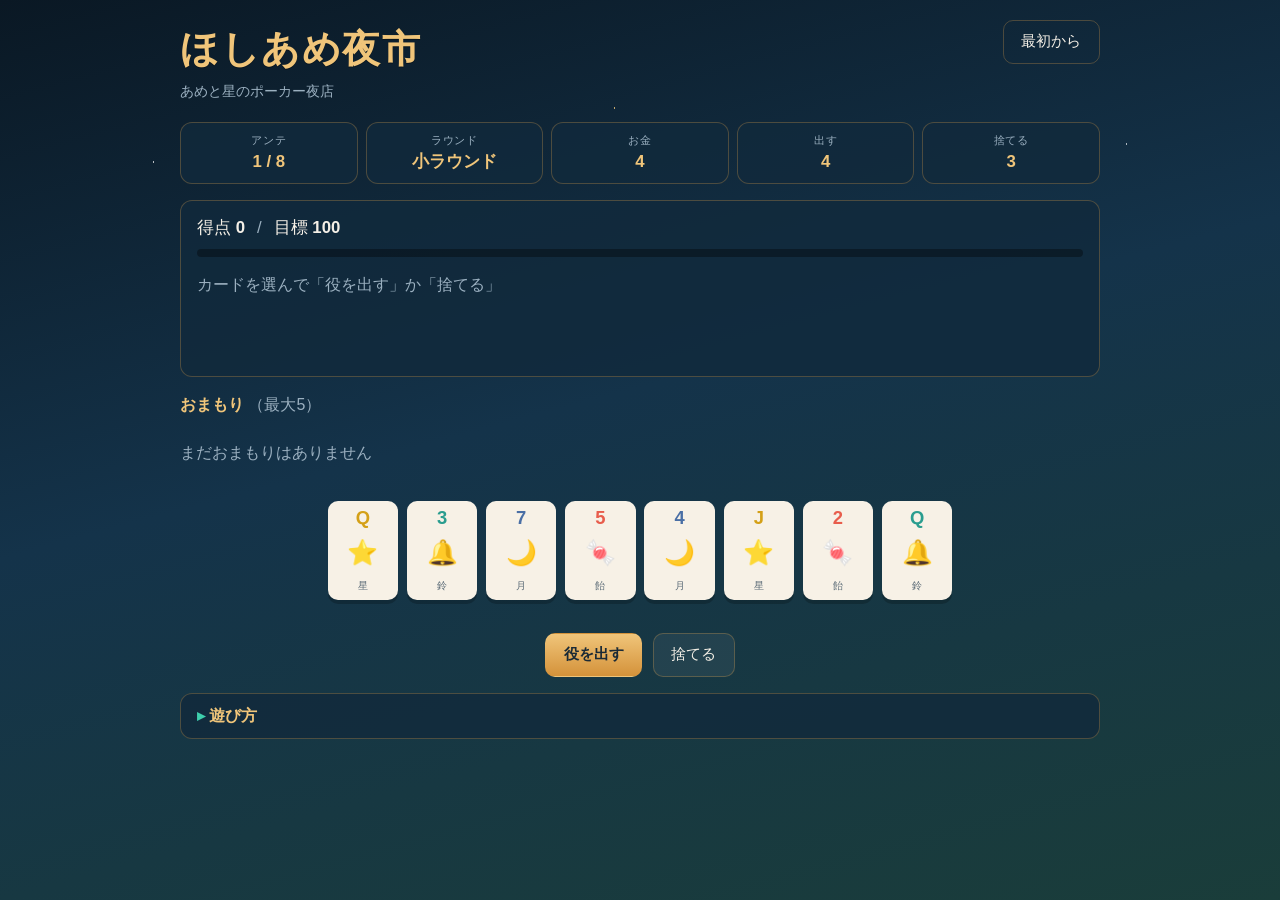
==== index.html @ 4638f7da "ほしあめ夜市: ローグライク・ポーカー風カードゲーム (built with Cursor)" ====
<!DOCTYPE html>
<html lang="ja">
<head>
  <meta charset="UTF-8" />
  <meta name="viewport" content="width=device-width, initial-scale=1" />
  <title>ほしあめ夜市</title>
  <link rel="stylesheet" href="style.css" />
</head>
<body>
  <div class="sky" aria-hidden="true"></div>

  <header class="top">
    <div class="brand">
      <h1>ほしあめ夜市</h1>
      <p class="tagline">あめと星のポーカー夜店</p>
    </div>
    <button type="button" class="btn ghost" id="btn-restart">最初から</button>
  </header>

  <main class="layout">
    <section class="hud" aria-label="状況">
      <div class="stat">
        <span class="label">アンテ</span>
        <span class="value"><span id="ante">1</span> / 8</span>
      </div>
      <div class="stat">
        <span class="label">ラウンド</span>
        <span class="value" id="round-type">小ラウンド</span>
      </div>
      <div class="stat">
        <span class="label">お金</span>
        <span class="value"><span id="money">0</span></span>
      </div>
      <div class="stat">
        <span class="label">出す</span>
        <span class="value" id="plays">4</span>
      </div>
      <div class="stat">
        <span class="label">捨てる</span>
        <span class="value" id="discards">3</span>
      </div>
    </section>

    <section class="scoreboard" aria-label="得点">
      <div class="score-row">
        <span>得点 <strong id="score">0</strong></span>
        <span class="sep">/</span>
        <span>目標 <strong id="target">100</strong></span>
      </div>
      <div class="bar-track" aria-hidden="true">
        <div class="bar-fill" id="score-bar"></div>
      </div>
      <div id="breakdown" class="breakdown"></div>
      <p id="preview" class="preview"></p>
      <p id="status-msg" class="status-msg" role="status"></p>
    </section>

    <section class="omamori-panel" aria-label="おまもり">
      <h2>おまもり <span class="muted">（最大5）</span></h2>
      <div id="omamori-list" class="omamori-list"></div>
    </section>

    <section id="hand" class="hand" aria-label="手札"></section>

    <section id="shop" class="shop" hidden aria-label="ショップ"></section>

    <section id="actions" class="actions">
      <button type="button" class="btn primary" id="btn-play">役を出す</button>
      <button type="button" class="btn" id="btn-discard">捨てる</button>
    </section>

    <details class="howto">
      <summary>遊び方</summary>
      <div class="howto-body">
        <p>52枚の山札から手札8枚が配られます。最大5枚まで選んで<strong>役を出す</strong>か、いらないカードを<strong>捨てる</strong>ことができます。</p>
        <p>得点は <code>(役の基本チップ + 役を構成するカードのランク値) × 倍率</code> です。おまもりがあるとチップや倍率がさらに増えます。</p>
        <p>各ラウンドには目標スコアがあり、出す回数（4）と捨てる回数（3）の制限内に到達すればクリア。届かなければゲームオーバーです。</p>
        <p>1アンテは小・大・ボスの3ラウンド。アンテが上がるほど目標も上がります。アンテ8のボスまでクリアすると勝利です。</p>
        <p>クリア後はお金をもらい、夜市ショップでおまもりを買えます（所持上限5・売却可・リロール有料）。</p>
        <p>スートは <strong>飴🍬・星⭐・鈴🔔・月🌙</strong>、ランクは 2〜A です。</p>
        <h3>役一覧（基本チップ × 倍率）</h3>
        <ul>
          <li>ハイカード … 5 × 1</li>
          <li>ワンペア … 10 × 2</li>
          <li>ツーペア … 20 × 2</li>
          <li>スリーカード … 30 × 3</li>
          <li>ストレート … 30 × 4</li>
          <li>フラッシュ … 35 × 4</li>
          <li>フルハウス … 40 × 4</li>
          <li>フォーカード … 60 × 7</li>
          <li>ストレートフラッシュ … 100 × 8</li>
        </ul>
      </div>
    </details>
  </main>

  <div id="overlay" class="overlay" hidden>
    <div class="overlay-card">
      <h2 id="overlay-title">結果</h2>
      <p id="overlay-msg"></p>
      <button type="button" class="btn primary" id="btn-restart-overlay">もう一度遊ぶ</button>
    </div>
  </div>

  <script src="game.js"></script>
</body>
</html>
---- style.css ----
:root {
  --bg-deep: #0c1f2e;
  --bg-mid: #14334a;
  --lantern: #e8a54b;
  --lantern-soft: #f0c57a;
  --candy: #e85d4c;
  --mint: #3ecfad;
  --ink: #f4efe6;
  --muted: #9bb0c0;
  --panel: rgba(18, 42, 60, 0.82);
  --panel-border: rgba(232, 165, 75, 0.28);
  --card-bg: #f7f1e6;
  --card-ink: #1a2a36;
  --radius: 12px;
  --font-display: "Hiragino Maru Gothic ProN", "Yu Gothic", "Hiragino Sans", Meiryo, sans-serif;
  --font-body: "Hiragino Sans", "Yu Gothic", Meiryo, sans-serif;
}

*,
*::before,
*::after {
  box-sizing: border-box;
}

html, body {
  margin: 0;
  min-height: 100%;
}

body {
  font-family: var(--font-body);
  color: var(--ink);
  background: var(--bg-deep);
  line-height: 1.5;
  position: relative;
  overflow-x: hidden;
}

.sky {
  position: fixed;
  inset: 0;
  z-index: -1;
  background:
    radial-gradient(1.5px 1.5px at 12% 18%, rgba(255, 255, 255, 0.7) 50%, transparent 51%),
    radial-gradient(1px 1px at 28% 42%, rgba(255, 255, 255, 0.55) 50%, transparent 51%),
    radial-gradient(1.5px 1.5px at 48% 12%, rgba(240, 197, 122, 0.8) 50%, transparent 51%),
    radial-gradient(1px 1px at 72% 28%, rgba(255, 255, 255, 0.5) 50%, transparent 51%),
    radial-gradient(1.5px 1.5px at 88% 16%, rgba(255, 255, 255, 0.65) 50%, transparent 51%),
    radial-gradient(1px 1px at 64% 58%, rgba(255, 255, 255, 0.4) 50%, transparent 51%),
    radial-gradient(1px 1px at 18% 72%, rgba(255, 255, 255, 0.45) 50%, transparent 51%),
    linear-gradient(165deg, #0a1824 0%, #14334a 45%, #1a3d3a 100%);
}

.top {
  display: flex;
  align-items: flex-start;
  justify-content: space-between;
  gap: 1rem;
  padding: 1.25rem 1.25rem 0.5rem;
  max-width: 960px;
  margin: 0 auto;
}

.brand h1 {
  font-family: var(--font-display);
  font-size: clamp(1.75rem, 5vw, 2.4rem);
  font-weight: 700;
  margin: 0;
  letter-spacing: 0.04em;
  color: var(--lantern-soft);
  text-shadow: 0 1px 0 rgba(0, 0, 0, 0.35);
}

.tagline {
  margin: 0.2rem 0 0;
  color: var(--muted);
  font-size: 0.9rem;
}

.layout {
  max-width: 960px;
  margin: 0 auto;
  padding: 0.75rem 1.25rem 2.5rem;
  display: flex;
  flex-direction: column;
  gap: 1rem;
}

.hud {
  display: grid;
  grid-template-columns: repeat(5, 1fr);
  gap: 0.5rem;
}

.stat {
  background: var(--panel);
  border: 1px solid var(--panel-border);
  border-radius: var(--radius);
  padding: 0.55rem 0.65rem;
  text-align: center;
}

.stat .label {
  display: block;
  font-size: 0.7rem;
  color: var(--muted);
  letter-spacing: 0.06em;
}

.stat .value {
  font-size: 1.05rem;
  font-weight: 700;
  color: var(--lantern-soft);
}

.scoreboard {
  background: var(--panel);
  border: 1px solid var(--panel-border);
  border-radius: var(--radius);
  padding: 0.9rem 1rem;
}

.score-row {
  display: flex;
  flex-wrap: wrap;
  gap: 0.4rem 0.75rem;
  align-items: baseline;
  font-size: 1.05rem;
}

.score-row .sep {
  color: var(--muted);
}

.bar-track {
  margin-top: 0.55rem;
  height: 8px;
  border-radius: 999px;
  background: rgba(0, 0, 0, 0.35);
  overflow: hidden;
}

.bar-fill {
  height: 100%;
  width: 0%;
  background: linear-gradient(90deg, var(--mint), var(--lantern));
  transition: width 0.25s ease;
}

.breakdown {
  margin-top: 0.75rem;
  min-height: 2.5rem;
}

.breakdown-main {
  display: flex;
  flex-wrap: wrap;
  gap: 0.5rem 1rem;
  align-items: baseline;
}

.hand-name {
  color: var(--mint);
  font-weight: 700;
}

.preview {
  margin: 0.35rem 0 0;
  color: var(--lantern-soft);
  font-size: 0.9rem;
  min-height: 1.3em;
}

.status-msg {
  margin: 0.25rem 0 0;
  color: var(--ink);
  font-size: 0.92rem;
  min-height: 1.35em;
}

.muted {
  color: var(--muted);
  font-weight: 400;
}

.omamori-panel h2 {
  margin: 0 0 0.5rem;
  font-size: 1rem;
  font-family: var(--font-display);
  color: var(--lantern-soft);
}

.omamori-list {
  display: flex;
  flex-wrap: wrap;
  gap: 0.5rem;
}

.omamori-chip {
  background: rgba(232, 165, 75, 0.12);
  border: 1px solid var(--panel-border);
  border-radius: 10px;
  padding: 0.45rem 0.65rem;
  display: flex;
  flex-direction: column;
  gap: 0.15rem;
  max-width: 220px;
  font-size: 0.82rem;
}

.omamori-chip strong {
  color: var(--lantern-soft);
}

.hand {
  display: flex;
  flex-wrap: wrap;
  justify-content: center;
  gap: 0.55rem;
  min-height: 7.5rem;
  padding: 0.25rem 0;
}

.card {
  appearance: none;
  border: 2px solid transparent;
  background: var(--card-bg);
  color: var(--card-ink);
  width: 4.4rem;
  height: 6.2rem;
  border-radius: 10px;
  display: flex;
  flex-direction: column;
  align-items: center;
  justify-content: space-between;
  padding: 0.4rem 0.25rem 0.35rem;
  cursor: pointer;
  box-shadow: 0 4px 0 rgba(0, 0, 0, 0.2);
  transition: transform 0.12s ease, border-color 0.12s ease;
  font-family: inherit;
  -webkit-tap-highlight-color: transparent;
  touch-action: manipulation;
}

.card.selectable:hover,
.card.selectable:focus-visible {
  transform: translateY(-4px);
  outline: none;
  border-color: var(--lantern);
}

.card.selected {
  transform: translateY(-8px);
  border-color: var(--mint);
  box-shadow: 0 6px 0 rgba(62, 207, 173, 0.35);
}

.card-rank {
  font-size: 1.15rem;
  font-weight: 800;
  color: var(--suit, var(--card-ink));
  line-height: 1;
}

.card-suit {
  font-size: 1.55rem;
  line-height: 1;
}

.card-suit-name {
  font-size: 0.65rem;
  color: #5a6a76;
}

.actions {
  display: flex;
  flex-wrap: wrap;
  gap: 0.65rem;
  justify-content: center;
}

.btn {
  appearance: none;
  border: 1px solid var(--panel-border);
  background: rgba(255, 255, 255, 0.06);
  color: var(--ink);
  font-family: inherit;
  font-size: 0.95rem;
  padding: 0.65rem 1.1rem;
  border-radius: 10px;
  cursor: pointer;
  touch-action: manipulation;
  transition: background 0.12s ease, border-color 0.12s ease;
}

.btn:hover:not(:disabled),
.btn:focus-visible:not(:disabled) {
  background: rgba(232, 165, 75, 0.18);
  border-color: var(--lantern);
  outline: none;
}

.btn:disabled {
  opacity: 0.4;
  cursor: not-allowed;
}

.btn.primary {
  background: linear-gradient(180deg, #f0c57a, #d4923a);
  color: #1a2a36;
  border-color: transparent;
  font-weight: 700;
}

.btn.primary:hover:not(:disabled),
.btn.primary:focus-visible:not(:disabled) {
  background: linear-gradient(180deg, #f5d396, #e0a04a);
}

.btn.ghost {
  background: transparent;
}

.btn.tiny {
  padding: 0.25rem 0.5rem;
  font-size: 0.75rem;
  margin-top: 0.25rem;
  align-self: flex-start;
}

.shop {
  background: var(--panel);
  border: 1px solid var(--panel-border);
  border-radius: var(--radius);
  padding: 1rem;
}

.shop-intro {
  margin: 0 0 0.75rem;
  color: var(--muted);
}

.shop-grid {
  display: grid;
  grid-template-columns: repeat(auto-fit, minmax(160px, 1fr));
  gap: 0.75rem;
}

.shop-item {
  border: 1px solid var(--panel-border);
  border-radius: 10px;
  padding: 0.75rem;
  background: rgba(0, 0, 0, 0.2);
}

.shop-item h3 {
  margin: 0 0 0.35rem;
  font-size: 0.98rem;
  color: var(--lantern-soft);
}

.shop-item p {
  margin: 0 0 0.65rem;
  font-size: 0.85rem;
  color: var(--muted);
}

.shop-actions {
  display: flex;
  flex-wrap: wrap;
  gap: 0.65rem;
  margin-top: 1rem;
}

.howto {
  background: var(--panel);
  border: 1px solid var(--panel-border);
  border-radius: var(--radius);
  padding: 0.65rem 1rem;
}

.howto summary {
  cursor: pointer;
  font-weight: 700;
  color: var(--lantern-soft);
  list-style: none;
}

.howto summary::-webkit-details-marker {
  display: none;
}

.howto summary::before {
  content: "▸ ";
  color: var(--mint);
}

.howto[open] summary::before {
  content: "▾ ";
}

.howto-body {
  margin-top: 0.75rem;
  font-size: 0.9rem;
  color: var(--ink);
}

.howto-body ul {
  padding-left: 1.2rem;
}

.howto-body code {
  font-size: 0.85em;
  background: rgba(0, 0, 0, 0.25);
  padding: 0.1em 0.35em;
  border-radius: 4px;
}

.overlay {
  position: fixed;
  inset: 0;
  background: rgba(6, 14, 22, 0.72);
  display: flex;
  align-items: center;
  justify-content: center;
  padding: 1.25rem;
  z-index: 20;
}

.overlay[hidden] {
  display: none !important;
}

.overlay-card {
  background: var(--bg-mid);
  border: 1px solid var(--panel-border);
  border-radius: 16px;
  padding: 1.5rem 1.75rem;
  max-width: 360px;
  width: 100%;
  text-align: center;
  box-shadow: 0 16px 40px rgba(0, 0, 0, 0.4);
}

.overlay-card h2 {
  margin: 0 0 0.5rem;
  color: var(--lantern-soft);
  font-family: var(--font-display);
}

.overlay-card p {
  margin: 0 0 1.25rem;
  color: var(--muted);
}

@media (max-width: 640px) {
  .hud {
    grid-template-columns: repeat(3, 1fr);
  }

  .stat:nth-child(4),
  .stat:nth-child(5) {
    grid-column: span 1;
  }

  .card {
    width: 3.7rem;
    height: 5.4rem;
  }

  .card-suit {
    font-size: 1.3rem;
  }

  .top {
    padding: 1rem 0.9rem 0.35rem;
  }

  .layout {
    padding: 0.5rem 0.9rem 2rem;
  }

  .actions .btn {
    flex: 1 1 40%;
    min-height: 44px;
  }
}
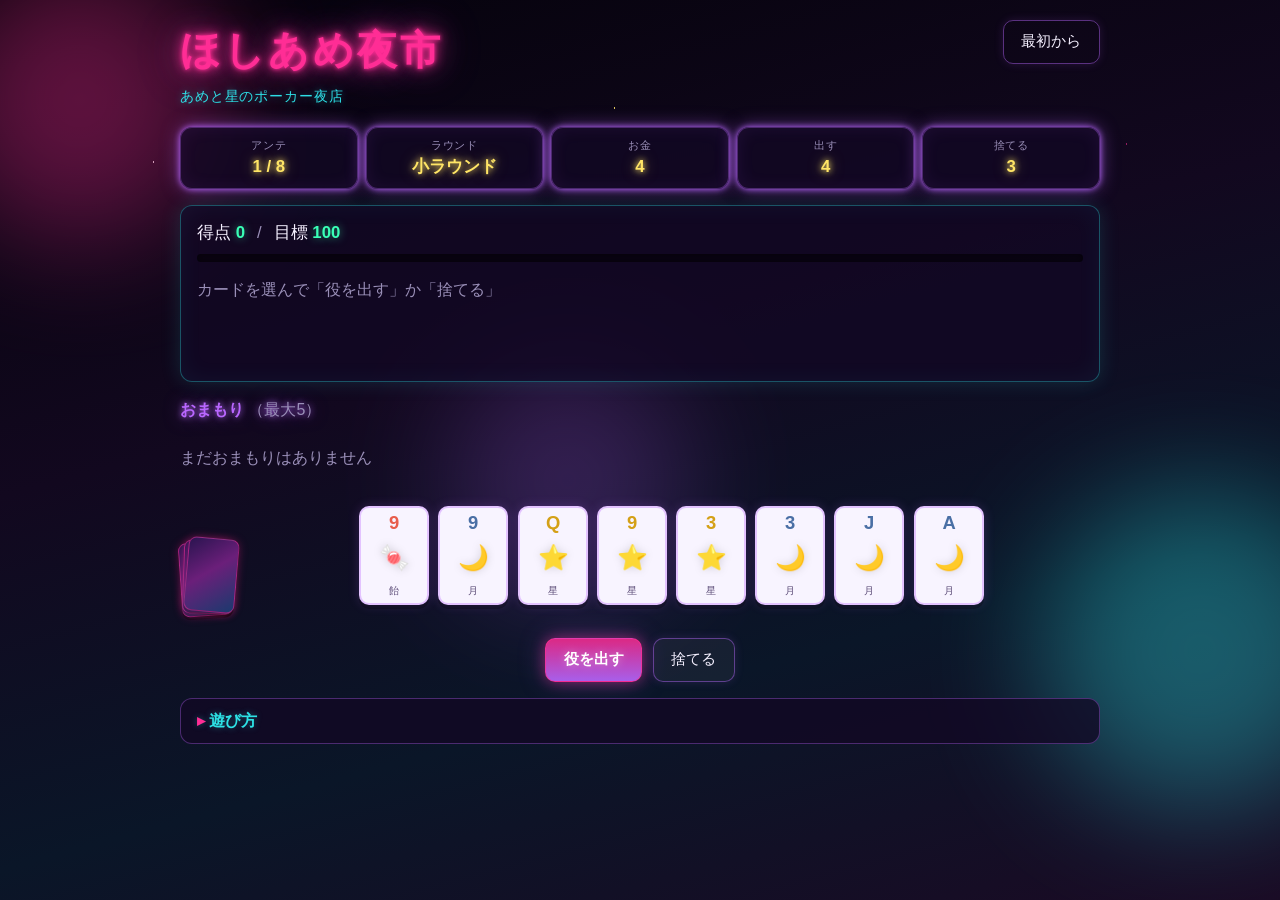
==== commit 2b0badc7: "ネオン演出とアニメーションを大幅強化 (built with Cursor)" ====
--- a/index.html
+++ b/index.html
@@ -7,14 +7,21 @@
   <link rel="stylesheet" href="style.css" />
 </head>
 <body>
-  <div class="sky" aria-hidden="true"></div>
+  <div class="sky" aria-hidden="true">
+    <div class="sky-neon sky-neon-a"></div>
+    <div class="sky-neon sky-neon-b"></div>
+    <div class="sky-neon sky-neon-c"></div>
+  </div>
+
+  <div id="fx-layer" class="fx-layer" aria-hidden="true"></div>
+  <canvas id="fx-canvas" class="fx-canvas" aria-hidden="true"></canvas>
 
   <header class="top">
     <div class="brand">
-      <h1>ほしあめ夜市</h1>
+      <h1 class="neon-sign" data-text="ほしあめ夜市">ほしあめ夜市</h1>
       <p class="tagline">あめと星のポーカー夜店</p>
     </div>
-    <button type="button" class="btn ghost" id="btn-restart">最初から</button>
+    <button type="button" class="btn ghost neon-pulse" id="btn-restart">最初から</button>
   </header>
 
   <main class="layout">
@@ -41,7 +48,7 @@
       </div>
     </section>
 
-    <section class="scoreboard" aria-label="得点">
+    <section class="scoreboard" aria-label="得点" id="scoreboard">
       <div class="score-row">
         <span>得点 <strong id="score">0</strong></span>
         <span class="sep">/</span>
@@ -60,13 +67,20 @@
       <div id="omamori-list" class="omamori-list"></div>
     </section>
 
-    <section id="hand" class="hand" aria-label="手札"></section>
+    <div class="table-area">
+      <div id="deck-pile" class="deck-pile" aria-hidden="true">
+        <div class="deck-card"></div>
+        <div class="deck-card"></div>
+        <div class="deck-card"></div>
+      </div>
+      <section id="hand" class="hand" aria-label="手札"></section>
+    </div>
 
     <section id="shop" class="shop" hidden aria-label="ショップ"></section>
 
     <section id="actions" class="actions">
-      <button type="button" class="btn primary" id="btn-play">役を出す</button>
-      <button type="button" class="btn" id="btn-discard">捨てる</button>
+      <button type="button" class="btn primary neon-pulse" id="btn-play">役を出す</button>
+      <button type="button" class="btn neon-pulse" id="btn-discard">捨てる</button>
     </section>
 
     <details class="howto">
@@ -94,11 +108,17 @@
     </details>
   </main>
 
+  <div id="round-banner" class="round-banner" hidden aria-hidden="true">
+    <div class="round-banner-inner">
+      <span class="round-banner-label" id="round-banner-text">ラウンドクリア！</span>
+    </div>
+  </div>
+
   <div id="overlay" class="overlay" hidden>
     <div class="overlay-card">
       <h2 id="overlay-title">結果</h2>
       <p id="overlay-msg"></p>
-      <button type="button" class="btn primary" id="btn-restart-overlay">もう一度遊ぶ</button>
+      <button type="button" class="btn primary neon-pulse" id="btn-restart-overlay">もう一度遊ぶ</button>
     </div>
   </div>
 
--- a/style.css
+++ b/style.css
@@ -1,17 +1,25 @@
 :root {
-  --bg-deep: #0c1f2e;
-  --bg-mid: #14334a;
-  --lantern: #e8a54b;
-  --lantern-soft: #f0c57a;
-  --candy: #e85d4c;
-  --mint: #3ecfad;
-  --ink: #f4efe6;
-  --muted: #9bb0c0;
-  --panel: rgba(18, 42, 60, 0.82);
-  --panel-border: rgba(232, 165, 75, 0.28);
-  --card-bg: #f7f1e6;
-  --card-ink: #1a2a36;
+  --bg-deep: #06040f;
+  --bg-mid: #12081f;
+  --neon-pink: #ff2d95;
+  --neon-cyan: #2de2e6;
+  --neon-purple: #b967ff;
+  --neon-yellow: #ffe566;
+  --neon-mint: #39ffb6;
+  --neon-orange: #ff8c42;
+  --ink: #f5f0ff;
+  --muted: #9a8fb8;
+  --panel: rgba(18, 8, 36, 0.78);
+  --panel-border: rgba(185, 103, 255, 0.35);
+  --card-bg: #1a1028;
+  --card-face: #f8f4ff;
+  --card-ink: #1a1028;
+  --card-back: linear-gradient(145deg, #2a1450 0%, #6b1f7a 45%, #1a3a6e 100%);
   --radius: 12px;
+  --glow-pink: 0 0 6px #ff2d95, 0 0 16px rgba(255, 45, 149, 0.55);
+  --glow-cyan: 0 0 6px #2de2e6, 0 0 16px rgba(45, 226, 230, 0.55);
+  --glow-purple: 0 0 6px #b967ff, 0 0 18px rgba(185, 103, 255, 0.5);
+  --glow-yellow: 0 0 6px #ffe566, 0 0 14px rgba(255, 229, 102, 0.5);
   --font-display: "Hiragino Maru Gothic ProN", "Yu Gothic", "Hiragino Sans", Meiryo, sans-serif;
   --font-body: "Hiragino Sans", "Yu Gothic", Meiryo, sans-serif;
 }
@@ -36,20 +44,144 @@
   overflow-x: hidden;
 }
 
+/* ---- 夜空・ネオン雰囲気 ---- */
+
 .sky {
   position: fixed;
   inset: 0;
   z-index: -1;
+  overflow: hidden;
   background:
-    radial-gradient(1.5px 1.5px at 12% 18%, rgba(255, 255, 255, 0.7) 50%, transparent 51%),
-    radial-gradient(1px 1px at 28% 42%, rgba(255, 255, 255, 0.55) 50%, transparent 51%),
-    radial-gradient(1.5px 1.5px at 48% 12%, rgba(240, 197, 122, 0.8) 50%, transparent 51%),
-    radial-gradient(1px 1px at 72% 28%, rgba(255, 255, 255, 0.5) 50%, transparent 51%),
-    radial-gradient(1.5px 1.5px at 88% 16%, rgba(255, 255, 255, 0.65) 50%, transparent 51%),
-    radial-gradient(1px 1px at 64% 58%, rgba(255, 255, 255, 0.4) 50%, transparent 51%),
-    radial-gradient(1px 1px at 18% 72%, rgba(255, 255, 255, 0.45) 50%, transparent 51%),
-    linear-gradient(165deg, #0a1824 0%, #14334a 45%, #1a3d3a 100%);
-}
+    radial-gradient(1.5px 1.5px at 12% 18%, rgba(255, 255, 255, 0.75) 50%, transparent 51%),
+    radial-gradient(1px 1px at 28% 42%, rgba(255, 255, 255, 0.5) 50%, transparent 51%),
+    radial-gradient(1.5px 1.5px at 48% 12%, rgba(255, 229, 102, 0.85) 50%, transparent 51%),
+    radial-gradient(1px 1px at 72% 28%, rgba(45, 226, 230, 0.65) 50%, transparent 51%),
+    radial-gradient(1.5px 1.5px at 88% 16%, rgba(255, 45, 149, 0.55) 50%, transparent 51%),
+    radial-gradient(1px 1px at 64% 58%, rgba(185, 103, 255, 0.45) 50%, transparent 51%),
+    radial-gradient(1px 1px at 18% 72%, rgba(255, 255, 255, 0.4) 50%, transparent 51%),
+    radial-gradient(1px 1px at 42% 78%, rgba(45, 226, 230, 0.35) 50%, transparent 51%),
+    linear-gradient(165deg, #04020a 0%, #12081f 40%, #0a1628 70%, #1a0a24 100%);
+}
+
+.sky-neon {
+  position: absolute;
+  border-radius: 50%;
+  filter: blur(60px);
+  opacity: 0.35;
+  pointer-events: none;
+  animation: sky-drift 14s ease-in-out infinite alternate;
+}
+
+.sky-neon-a {
+  width: 280px;
+  height: 280px;
+  top: -40px;
+  left: -60px;
+  background: var(--neon-pink);
+}
+
+.sky-neon-b {
+  width: 320px;
+  height: 320px;
+  bottom: 10%;
+  right: -80px;
+  background: var(--neon-cyan);
+  animation-delay: -4s;
+}
+
+.sky-neon-c {
+  width: 240px;
+  height: 240px;
+  top: 40%;
+  left: 35%;
+  background: var(--neon-purple);
+  animation-delay: -8s;
+  opacity: 0.22;
+}
+
+@keyframes sky-drift {
+  from { transform: translate(0, 0) scale(1); }
+  to { transform: translate(24px, -18px) scale(1.08); }
+}
+
+/* ---- FX レイヤー ---- */
+
+.fx-layer {
+  position: fixed;
+  inset: 0;
+  z-index: 40;
+  pointer-events: none;
+  overflow: hidden;
+}
+
+.fx-canvas {
+  position: fixed;
+  inset: 0;
+  z-index: 39;
+  width: 100%;
+  height: 100%;
+  pointer-events: none;
+}
+
+.fx-flash {
+  position: absolute;
+  inset: 0;
+  background: radial-gradient(circle at center, rgba(255, 229, 102, 0.45), rgba(255, 45, 149, 0.2) 40%, transparent 70%);
+  opacity: 0;
+  animation: flash-burst 0.55s ease-out forwards;
+}
+
+@keyframes flash-burst {
+  0% { opacity: 0; }
+  20% { opacity: 1; }
+  100% { opacity: 0; }
+}
+
+.fx-particle {
+  position: absolute;
+  width: 6px;
+  height: 6px;
+  border-radius: 50%;
+  pointer-events: none;
+  animation: particle-burst 0.7s ease-out forwards;
+  box-shadow: 0 0 8px currentColor;
+}
+
+@keyframes particle-burst {
+  0% {
+    opacity: 1;
+    transform: translate(0, 0) scale(1);
+  }
+  100% {
+    opacity: 0;
+    transform: translate(var(--dx), var(--dy)) scale(0.2);
+  }
+}
+
+.fly-ghost {
+  position: fixed;
+  z-index: 45;
+  pointer-events: none;
+  margin: 0;
+  transition: transform 0.45s cubic-bezier(0.2, 0.8, 0.2, 1),
+              left 0.45s cubic-bezier(0.2, 0.8, 0.2, 1),
+              top 0.45s cubic-bezier(0.2, 0.8, 0.2, 1),
+              opacity 0.45s ease,
+              box-shadow 0.45s ease;
+  box-shadow: var(--glow-cyan), 0 8px 20px rgba(0, 0, 0, 0.4);
+}
+
+.fly-ghost.fly-to-score {
+  opacity: 0.15;
+  transform: scale(0.35) rotate(12deg);
+}
+
+.fly-ghost.discard-out {
+  opacity: 0;
+  transform: translateY(40px) scale(0.6) rotate(-8deg);
+}
+
+/* ---- ヘッダー・ネオン看板 ---- */
 
 .top {
   display: flex;
@@ -61,20 +193,66 @@
   margin: 0 auto;
 }
 
-.brand h1 {
+.brand h1.neon-sign {
   font-family: var(--font-display);
-  font-size: clamp(1.75rem, 5vw, 2.4rem);
+  font-size: clamp(1.75rem, 5vw, 2.5rem);
   font-weight: 700;
   margin: 0;
-  letter-spacing: 0.04em;
-  color: var(--lantern-soft);
-  text-shadow: 0 1px 0 rgba(0, 0, 0, 0.35);
+  letter-spacing: 0.08em;
+  color: var(--neon-pink);
+  text-shadow:
+    0 0 4px #ff2d95,
+    0 0 12px #ff2d95,
+    0 0 28px rgba(255, 45, 149, 0.7),
+    0 0 48px rgba(185, 103, 255, 0.35);
+  position: relative;
+  animation: neon-flicker 4.5s linear infinite;
+}
+
+.neon-sign::after {
+  content: attr(data-text);
+  position: absolute;
+  left: 0;
+  top: 0;
+  color: var(--neon-cyan);
+  opacity: 0;
+  mix-blend-mode: screen;
+  text-shadow: 0 0 8px var(--neon-cyan), 0 0 20px var(--neon-cyan);
+  animation: neon-glitch 7s steps(1) infinite;
+  pointer-events: none;
+}
+
+@keyframes neon-flicker {
+  0%, 19%, 21%, 23%, 25%, 54%, 56%, 100% {
+    opacity: 1;
+    text-shadow:
+      0 0 4px #ff2d95,
+      0 0 12px #ff2d95,
+      0 0 28px rgba(255, 45, 149, 0.7),
+      0 0 48px rgba(185, 103, 255, 0.35);
+  }
+  20%, 24%, 55% {
+    opacity: 0.72;
+    text-shadow:
+      0 0 2px #ff2d95,
+      0 0 6px rgba(255, 45, 149, 0.4);
+  }
+}
+
+@keyframes neon-glitch {
+  0%, 90%, 100% { opacity: 0; transform: translate(0, 0); }
+  91% { opacity: 0.55; transform: translate(2px, -1px); }
+  92% { opacity: 0; }
+  94% { opacity: 0.4; transform: translate(-2px, 1px); }
+  95% { opacity: 0; }
 }
 
 .tagline {
-  margin: 0.2rem 0 0;
-  color: var(--muted);
+  margin: 0.35rem 0 0;
+  color: var(--neon-cyan);
   font-size: 0.9rem;
+  text-shadow: 0 0 8px rgba(45, 226, 230, 0.45);
+  letter-spacing: 0.06em;
 }
 
 .layout {
@@ -85,6 +263,8 @@
   flex-direction: column;
   gap: 1rem;
 }
+
+/* ---- HUD ---- */
 
 .hud {
   display: grid;
@@ -98,6 +278,8 @@
   border-radius: var(--radius);
   padding: 0.55rem 0.65rem;
   text-align: center;
+  box-shadow: inset 0 0 18px rgba(185, 103, 255, 0.08), var(--glow-purple);
+  backdrop-filter: blur(6px);
 }
 
 .stat .label {
@@ -110,14 +292,29 @@
 .stat .value {
   font-size: 1.05rem;
   font-weight: 700;
-  color: var(--lantern-soft);
-}
+  color: var(--neon-yellow);
+  text-shadow: var(--glow-yellow);
+}
+
+/* ---- スコアボード ---- */
 
 .scoreboard {
   background: var(--panel);
-  border: 1px solid var(--panel-border);
+  border: 1px solid rgba(45, 226, 230, 0.35);
   border-radius: var(--radius);
   padding: 0.9rem 1rem;
+  box-shadow: inset 0 0 24px rgba(45, 226, 230, 0.06), 0 0 20px rgba(45, 226, 230, 0.15);
+  position: relative;
+  overflow: hidden;
+}
+
+.scoreboard.score-hit {
+  animation: scoreboard-pulse 0.45s ease-out;
+}
+
+@keyframes scoreboard-pulse {
+  0% { box-shadow: inset 0 0 24px rgba(255, 229, 102, 0.2), 0 0 28px rgba(255, 45, 149, 0.45); }
+  100% { box-shadow: inset 0 0 24px rgba(45, 226, 230, 0.06), 0 0 20px rgba(45, 226, 230, 0.15); }
 }
 
 .score-row {
@@ -128,23 +325,47 @@
   font-size: 1.05rem;
 }
 
+.score-row strong {
+  color: var(--neon-mint);
+  text-shadow: 0 0 8px rgba(57, 255, 182, 0.55);
+}
+
 .score-row .sep {
   color: var(--muted);
+}
+
+#score.counting {
+  display: inline-block;
+  animation: score-tick 0.12s ease-out;
+}
+
+@keyframes score-tick {
+  0% { transform: scale(1.25); color: var(--neon-yellow); }
+  100% { transform: scale(1); }
 }
 
 .bar-track {
   margin-top: 0.55rem;
   height: 8px;
   border-radius: 999px;
-  background: rgba(0, 0, 0, 0.35);
+  background: rgba(0, 0, 0, 0.45);
   overflow: hidden;
+  box-shadow: inset 0 0 6px rgba(0, 0, 0, 0.5);
 }
 
 .bar-fill {
   height: 100%;
   width: 0%;
-  background: linear-gradient(90deg, var(--mint), var(--lantern));
-  transition: width 0.25s ease;
+  background: linear-gradient(90deg, var(--neon-cyan), var(--neon-pink), var(--neon-yellow));
+  background-size: 200% 100%;
+  box-shadow: 0 0 10px rgba(45, 226, 230, 0.6);
+  transition: width 0.35s ease;
+  animation: bar-shimmer 2.8s linear infinite;
+}
+
+@keyframes bar-shimmer {
+  0% { background-position: 0% 50%; }
+  100% { background-position: 200% 50%; }
 }
 
 .breakdown {
@@ -160,15 +381,52 @@
 }
 
 .hand-name {
-  color: var(--mint);
+  color: var(--neon-mint);
+  font-weight: 700;
+  text-shadow: 0 0 8px rgba(57, 255, 182, 0.5);
+}
+
+.eq {
+  font-variant-numeric: tabular-nums;
+}
+
+.eq.pop {
+  display: inline-block;
+  animation: eq-pop 0.55s cubic-bezier(0.2, 1.4, 0.4, 1);
+}
+
+.eq.shake {
+  display: inline-block;
+  animation: eq-shake 0.5s ease-in-out;
+}
+
+@keyframes eq-pop {
+  0% { transform: scale(0.6); opacity: 0.4; }
+  55% { transform: scale(1.28); }
+  100% { transform: scale(1); opacity: 1; }
+}
+
+@keyframes eq-shake {
+  0%, 100% { transform: translateX(0) scale(1.1); }
+  20% { transform: translateX(-5px) rotate(-2deg) scale(1.15); }
+  40% { transform: translateX(5px) rotate(2deg) scale(1.15); }
+  60% { transform: translateX(-3px) scale(1.12); }
+  80% { transform: translateX(3px) scale(1.1); }
+}
+
+.chips-part,
+.mult-part {
+  color: var(--neon-yellow);
+  text-shadow: var(--glow-yellow);
   font-weight: 700;
 }
 
 .preview {
   margin: 0.35rem 0 0;
-  color: var(--lantern-soft);
+  color: var(--neon-cyan);
   font-size: 0.9rem;
   min-height: 1.3em;
+  text-shadow: 0 0 6px rgba(45, 226, 230, 0.35);
 }
 
 .status-msg {
@@ -178,16 +436,28 @@
   min-height: 1.35em;
 }
 
+.status-msg.pulse-in {
+  animation: status-in 0.35s ease-out;
+}
+
+@keyframes status-in {
+  from { opacity: 0; transform: translateY(4px); }
+  to { opacity: 1; transform: translateY(0); }
+}
+
 .muted {
   color: var(--muted);
   font-weight: 400;
 }
+
+/* ---- おまもり ---- */
 
 .omamori-panel h2 {
   margin: 0 0 0.5rem;
   font-size: 1rem;
   font-family: var(--font-display);
-  color: var(--lantern-soft);
+  color: var(--neon-purple);
+  text-shadow: var(--glow-purple);
 }
 
 .omamori-list {
@@ -197,8 +467,8 @@
 }
 
 .omamori-chip {
-  background: rgba(232, 165, 75, 0.12);
-  border: 1px solid var(--panel-border);
+  background: rgba(185, 103, 255, 0.1);
+  border: 1px solid rgba(185, 103, 255, 0.4);
   border-radius: 10px;
   padding: 0.45rem 0.65rem;
   display: flex;
@@ -206,11 +476,60 @@
   gap: 0.15rem;
   max-width: 220px;
   font-size: 0.82rem;
+  box-shadow: 0 0 10px rgba(185, 103, 255, 0.15);
+  transition: box-shadow 0.2s ease, transform 0.2s ease, border-color 0.2s ease;
 }
 
 .omamori-chip strong {
-  color: var(--lantern-soft);
-}
+  color: var(--neon-yellow);
+  text-shadow: 0 0 6px rgba(255, 229, 102, 0.4);
+}
+
+.omamori-chip.omamori-glow {
+  border-color: var(--neon-mint);
+  box-shadow:
+    0 0 8px var(--neon-mint),
+    0 0 22px rgba(57, 255, 182, 0.55),
+    0 0 36px rgba(255, 45, 149, 0.25);
+  transform: scale(1.04);
+  animation: omamori-spark 0.7s ease-out;
+}
+
+@keyframes omamori-spark {
+  0% { filter: brightness(1.6); }
+  100% { filter: brightness(1); }
+}
+
+/* ---- 卓・山札・手札 ---- */
+
+.table-area {
+  position: relative;
+  display: flex;
+  align-items: flex-end;
+  gap: 0.75rem;
+  min-height: 7.5rem;
+}
+
+.deck-pile {
+  position: relative;
+  width: 3.2rem;
+  height: 4.6rem;
+  flex-shrink: 0;
+  margin-bottom: 0.4rem;
+}
+
+.deck-card {
+  position: absolute;
+  inset: 0;
+  border-radius: 8px;
+  background: var(--card-back);
+  border: 1px solid rgba(255, 45, 149, 0.45);
+  box-shadow: 0 0 10px rgba(255, 45, 149, 0.25), 0 3px 0 rgba(0, 0, 0, 0.35);
+}
+
+.deck-card:nth-child(1) { transform: translate(0, 0) rotate(-4deg); }
+.deck-card:nth-child(2) { transform: translate(3px, -2px) rotate(2deg); }
+.deck-card:nth-child(3) { transform: translate(6px, -4px) rotate(5deg); }
 
 .hand {
   display: flex;
@@ -219,12 +538,14 @@
   gap: 0.55rem;
   min-height: 7.5rem;
   padding: 0.25rem 0;
+  flex: 1;
+  perspective: 800px;
 }
 
 .card {
   appearance: none;
-  border: 2px solid transparent;
-  background: var(--card-bg);
+  border: 2px solid rgba(185, 103, 255, 0.35);
+  background: var(--card-face);
   color: var(--card-ink);
   width: 4.4rem;
   height: 6.2rem;
@@ -235,24 +556,65 @@
   justify-content: space-between;
   padding: 0.4rem 0.25rem 0.35rem;
   cursor: pointer;
-  box-shadow: 0 4px 0 rgba(0, 0, 0, 0.2);
-  transition: transform 0.12s ease, border-color 0.12s ease;
+  box-shadow: 0 4px 0 rgba(0, 0, 0, 0.25), 0 0 12px rgba(185, 103, 255, 0.2);
+  transition: transform 0.18s ease, border-color 0.18s ease, box-shadow 0.18s ease;
   font-family: inherit;
   -webkit-tap-highlight-color: transparent;
   touch-action: manipulation;
+  transform-style: preserve-3d;
+  will-change: transform;
 }
 
 .card.selectable:hover,
 .card.selectable:focus-visible {
-  transform: translateY(-4px);
+  transform: translateY(-8px) scale(1.04);
   outline: none;
-  border-color: var(--lantern);
+  border-color: var(--neon-cyan);
+  box-shadow: 0 8px 0 rgba(45, 226, 230, 0.25), var(--glow-cyan);
 }
 
 .card.selected {
-  transform: translateY(-8px);
-  border-color: var(--mint);
-  box-shadow: 0 6px 0 rgba(62, 207, 173, 0.35);
+  transform: translateY(-14px) scale(1.06);
+  border-color: var(--neon-pink);
+  box-shadow: 0 10px 0 rgba(255, 45, 149, 0.3), var(--glow-pink);
+}
+
+.card.selected:hover,
+.card.selected:focus-visible {
+  transform: translateY(-16px) scale(1.07);
+}
+
+.card.dealing {
+  animation: deal-in 0.5s cubic-bezier(0.2, 0.8, 0.2, 1) both;
+}
+
+.card.flipping {
+  animation: deal-in 0.5s cubic-bezier(0.2, 0.8, 0.2, 1) both,
+             card-flip 0.55s ease-out both;
+}
+
+@keyframes deal-in {
+  0% {
+    opacity: 0;
+    transform: translate(var(--deal-x, -80px), var(--deal-y, -40px)) scale(0.55) rotate(-18deg);
+  }
+  100% {
+    opacity: 1;
+    transform: translate(0, 0) scale(1) rotate(0);
+  }
+}
+
+@keyframes card-flip {
+  0% { transform: rotateY(90deg) scale(0.85); }
+  55% { transform: rotateY(-12deg) scale(1.04); }
+  100% { transform: rotateY(0) scale(1); }
+}
+
+.card.playing-out {
+  opacity: 0;
+  transform: translateY(-20px) scale(0.8);
+  pointer-events: none;
+  transition: opacity 0.2s ease, transform 0.2s ease;
 }
 
 .card-rank {
@@ -265,12 +627,15 @@
 .card-suit {
   font-size: 1.55rem;
   line-height: 1;
+  filter: drop-shadow(0 0 4px rgba(0, 0, 0, 0.15));
 }
 
 .card-suit-name {
   font-size: 0.65rem;
-  color: #5a6a76;
-}
+  color: #5a4a76;
+}
+
+/* ---- ボタン ---- */
 
 .actions {
   display: flex;
@@ -281,8 +646,8 @@
 
 .btn {
   appearance: none;
-  border: 1px solid var(--panel-border);
-  background: rgba(255, 255, 255, 0.06);
+  border: 1px solid rgba(185, 103, 255, 0.45);
+  background: rgba(255, 255, 255, 0.05);
   color: var(--ink);
   font-family: inherit;
   font-size: 0.95rem;
@@ -290,31 +655,38 @@
   border-radius: 10px;
   cursor: pointer;
   touch-action: manipulation;
-  transition: background 0.12s ease, border-color 0.12s ease;
+  transition: background 0.15s ease, border-color 0.15s ease, box-shadow 0.15s ease, transform 0.15s ease;
+  box-shadow: 0 0 10px rgba(185, 103, 255, 0.15);
 }
 
 .btn:hover:not(:disabled),
 .btn:focus-visible:not(:disabled) {
-  background: rgba(232, 165, 75, 0.18);
-  border-color: var(--lantern);
+  background: rgba(45, 226, 230, 0.12);
+  border-color: var(--neon-cyan);
   outline: none;
+  box-shadow: var(--glow-cyan);
+  transform: translateY(-1px);
 }
 
 .btn:disabled {
   opacity: 0.4;
   cursor: not-allowed;
+  animation: none !important;
 }
 
 .btn.primary {
-  background: linear-gradient(180deg, #f0c57a, #d4923a);
-  color: #1a2a36;
-  border-color: transparent;
+  background: linear-gradient(180deg, rgba(255, 45, 149, 0.85), rgba(185, 103, 255, 0.9));
+  color: #fff;
+  border-color: rgba(255, 45, 149, 0.7);
   font-weight: 700;
+  text-shadow: 0 0 8px rgba(255, 255, 255, 0.35);
+  box-shadow: 0 0 14px rgba(255, 45, 149, 0.45), 0 0 28px rgba(185, 103, 255, 0.25);
 }
 
 .btn.primary:hover:not(:disabled),
 .btn.primary:focus-visible:not(:disabled) {
-  background: linear-gradient(180deg, #f5d396, #e0a04a);
+  background: linear-gradient(180deg, rgba(255, 80, 170, 0.95), rgba(200, 120, 255, 0.95));
+  box-shadow: var(--glow-pink), 0 0 32px rgba(185, 103, 255, 0.4);
 }
 
 .btn.ghost {
@@ -328,11 +700,68 @@
   align-self: flex-start;
 }
 
+.btn.neon-pulse:not(:disabled) {
+  animation: neon-btn-pulse 2.2s ease-in-out infinite;
+}
+
+@keyframes neon-btn-pulse {
+  0%, 100% {
+    box-shadow: 0 0 8px rgba(185, 103, 255, 0.25), 0 0 16px rgba(45, 226, 230, 0.1);
+  }
+  50% {
+    box-shadow: 0 0 14px rgba(255, 45, 149, 0.45), 0 0 28px rgba(45, 226, 230, 0.3);
+  }
+}
+
+.btn.primary.neon-pulse:not(:disabled) {
+  animation: neon-primary-pulse 2s ease-in-out infinite;
+}
+
+@keyframes neon-primary-pulse {
+  0%, 100% {
+    box-shadow: 0 0 12px rgba(255, 45, 149, 0.4), 0 0 24px rgba(185, 103, 255, 0.2);
+  }
+  50% {
+    box-shadow: 0 0 20px rgba(255, 45, 149, 0.7), 0 0 40px rgba(185, 103, 255, 0.4);
+  }
+}
+
+/* ---- ショップ ---- */
+
 .shop {
   background: var(--panel);
-  border: 1px solid var(--panel-border);
+  border: 1px solid rgba(255, 229, 102, 0.35);
   border-radius: var(--radius);
   padding: 1rem;
+  box-shadow: 0 0 24px rgba(255, 229, 102, 0.12), inset 0 0 30px rgba(185, 103, 255, 0.06);
+}
+
+.shop.shop-enter {
+  animation: shop-slide-in 0.45s cubic-bezier(0.2, 0.8, 0.2, 1);
+}
+
+.shop.shop-exit {
+  animation: shop-slide-out 0.3s ease-in forwards;
+}
+
+@keyframes shop-slide-in {
+  from {
+    opacity: 0;
+    transform: translateY(24px) scale(0.96);
+    filter: brightness(1.4);
+  }
+  to {
+    opacity: 1;
+    transform: translateY(0) scale(1);
+    filter: brightness(1);
+  }
+}
+
+@keyframes shop-slide-out {
+  to {
+    opacity: 0;
+    transform: translateY(-16px) scale(0.98);
+  }
 }
 
 .shop-intro {
@@ -347,16 +776,28 @@
 }
 
 .shop-item {
-  border: 1px solid var(--panel-border);
+  border: 1px solid rgba(255, 45, 149, 0.35);
   border-radius: 10px;
   padding: 0.75rem;
-  background: rgba(0, 0, 0, 0.2);
+  background: rgba(0, 0, 0, 0.28);
+  box-shadow: 0 0 12px rgba(255, 45, 149, 0.12);
+  animation: shop-item-in 0.4s ease-out both;
+}
+
+.shop.shop-enter .shop-item:nth-child(1) { animation-delay: 0.05s; }
+.shop.shop-enter .shop-item:nth-child(2) { animation-delay: 0.12s; }
+.shop.shop-enter .shop-item:nth-child(3) { animation-delay: 0.19s; }
+
+@keyframes shop-item-in {
+  from { opacity: 0; transform: translateY(12px); }
+  to { opacity: 1; transform: translateY(0); }
 }
 
 .shop-item h3 {
   margin: 0 0 0.35rem;
   font-size: 0.98rem;
-  color: var(--lantern-soft);
+  color: var(--neon-yellow);
+  text-shadow: var(--glow-yellow);
 }
 
 .shop-item p {
@@ -371,6 +812,8 @@
   gap: 0.65rem;
   margin-top: 1rem;
 }
+
+/* ---- 遊び方 ---- */
 
 .howto {
   background: var(--panel);
@@ -382,8 +825,9 @@
 .howto summary {
   cursor: pointer;
   font-weight: 700;
-  color: var(--lantern-soft);
+  color: var(--neon-cyan);
   list-style: none;
+  text-shadow: 0 0 6px rgba(45, 226, 230, 0.35);
 }
 
 .howto summary::-webkit-details-marker {
@@ -392,7 +836,7 @@
 
 .howto summary::before {
   content: "▸ ";
-  color: var(--mint);
+  color: var(--neon-pink);
 }
 
 .howto[open] summary::before {
@@ -411,20 +855,70 @@
 
 .howto-body code {
   font-size: 0.85em;
-  background: rgba(0, 0, 0, 0.25);
+  background: rgba(0, 0, 0, 0.35);
   padding: 0.1em 0.35em;
   border-radius: 4px;
-}
+  color: var(--neon-mint);
+}
+
+/* ---- ラウンドクリアバナー ---- */
+
+.round-banner {
+  position: fixed;
+  inset: 0;
+  z-index: 50;
+  display: flex;
+  align-items: center;
+  justify-content: center;
+  pointer-events: none;
+  background: rgba(6, 4, 15, 0.45);
+}
+
+.round-banner[hidden] {
+  display: none !important;
+}
+
+.round-banner-inner {
+  padding: 1.25rem 2rem;
+  border: 2px solid var(--neon-yellow);
+  border-radius: 16px;
+  background: rgba(18, 8, 36, 0.92);
+  box-shadow: var(--glow-yellow), 0 0 40px rgba(255, 45, 149, 0.35);
+  animation: banner-pop 0.7s cubic-bezier(0.2, 1.3, 0.4, 1);
+}
+
+.round-banner-label {
+  font-family: var(--font-display);
+  font-size: clamp(1.4rem, 5vw, 2rem);
+  font-weight: 800;
+  color: var(--neon-yellow);
+  letter-spacing: 0.12em;
+  text-shadow: var(--glow-yellow), 0 0 24px rgba(255, 45, 149, 0.5);
+}
+
+@keyframes banner-pop {
+  0% { opacity: 0; transform: scale(0.5) rotate(-4deg); }
+  60% { opacity: 1; transform: scale(1.08) rotate(1deg); }
+  100% { opacity: 1; transform: scale(1) rotate(0); }
+}
+
+/* ---- オーバーレイ ---- */
 
 .overlay {
   position: fixed;
   inset: 0;
-  background: rgba(6, 14, 22, 0.72);
+  background: rgba(4, 2, 12, 0.78);
   display: flex;
   align-items: center;
   justify-content: center;
   padding: 1.25rem;
-  z-index: 20;
+  z-index: 60;
+  animation: overlay-fade 0.35s ease-out;
+}
+
+@keyframes overlay-fade {
+  from { opacity: 0; }
+  to { opacity: 1; }
 }
 
 .overlay[hidden] {
@@ -433,19 +927,26 @@
 
 .overlay-card {
   background: var(--bg-mid);
-  border: 1px solid var(--panel-border);
+  border: 1px solid rgba(255, 45, 149, 0.5);
   border-radius: 16px;
   padding: 1.5rem 1.75rem;
   max-width: 360px;
   width: 100%;
   text-align: center;
-  box-shadow: 0 16px 40px rgba(0, 0, 0, 0.4);
+  box-shadow: var(--glow-pink), 0 16px 40px rgba(0, 0, 0, 0.5);
+  animation: overlay-card-in 0.4s cubic-bezier(0.2, 0.8, 0.2, 1);
+}
+
+@keyframes overlay-card-in {
+  from { opacity: 0; transform: translateY(16px) scale(0.94); }
+  to { opacity: 1; transform: translateY(0) scale(1); }
 }
 
 .overlay-card h2 {
   margin: 0 0 0.5rem;
-  color: var(--lantern-soft);
+  color: var(--neon-pink);
   font-family: var(--font-display);
+  text-shadow: var(--glow-pink);
 }
 
 .overlay-card p {
@@ -453,6 +954,8 @@
   color: var(--muted);
 }
 
+/* ---- レスポンシブ ---- */
+
 @media (max-width: 640px) {
   .hud {
     grid-template-columns: repeat(3, 1fr);
@@ -472,6 +975,11 @@
     font-size: 1.3rem;
   }
 
+  .deck-pile {
+    width: 2.6rem;
+    height: 3.8rem;
+  }
+
   .top {
     padding: 1rem 0.9rem 0.35rem;
   }
@@ -484,4 +992,53 @@
     flex: 1 1 40%;
     min-height: 44px;
   }
-}
+
+  .sky-neon {
+    filter: blur(48px);
+    opacity: 0.28;
+  }
+}
+
+/* ---- 動きを減らす ---- */
+
+@media (prefers-reduced-motion: reduce) {
+  .sky-neon,
+  .neon-sign,
+  .neon-sign::after,
+  .bar-fill,
+  .btn.neon-pulse,
+  .btn.primary.neon-pulse {
+    animation: none !important;
+  }
+
+  .card.dealing,
+  .card.flipping,
+  .shop.shop-enter,
+  .shop.shop-exit,
+  .shop-item,
+  .round-banner-inner,
+  .overlay,
+  .overlay-card,
+  .eq.pop,
+  .eq.shake,
+  .omamori-chip.omamori-glow,
+  .scoreboard.score-hit,
+  .status-msg.pulse-in,
+  .fx-flash,
+  .fx-particle,
+  .fly-ghost {
+    animation: none !important;
+    transition: none !important;
+  }
+
+  .card.selectable:hover,
+  .card.selectable:focus-visible,
+  .card.selected {
+    transform: none;
+  }
+
+  .card.selected {
+    border-color: var(--neon-pink);
+    box-shadow: var(--glow-pink);
+  }
+}
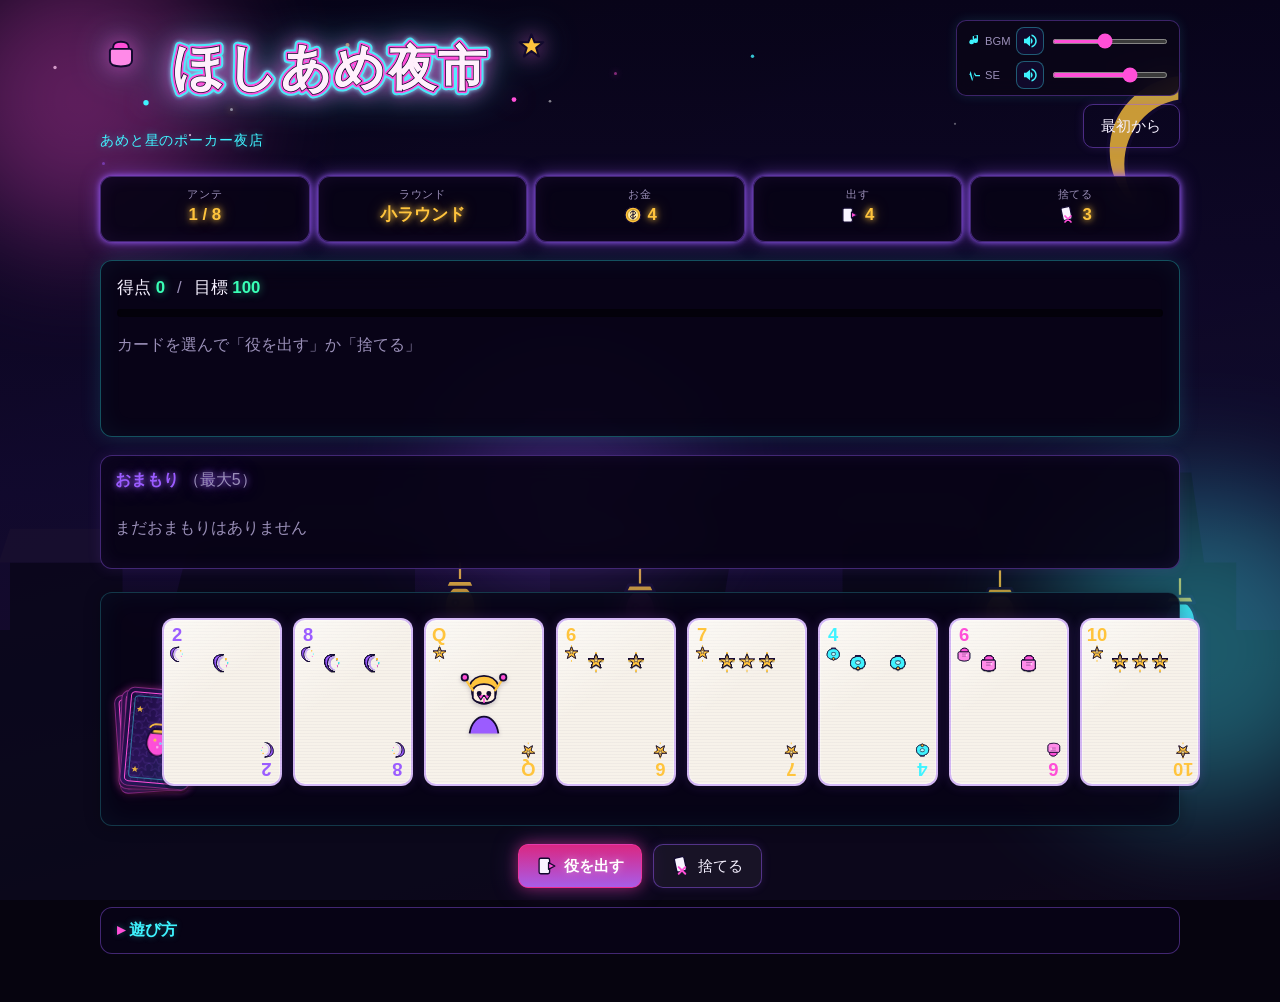
==== commit 1de76f41: "オリジナルSVGアート・Web Audioサウンド/BGM・演出強化 (built with Cursor)" ====
--- a/index.html
+++ b/index.html
@@ -8,9 +8,27 @@
 </head>
 <body>
   <div class="sky" aria-hidden="true">
+    <img class="sky-art" src="assets/bg.svg" alt="" />
     <div class="sky-neon sky-neon-a"></div>
     <div class="sky-neon sky-neon-b"></div>
     <div class="sky-neon sky-neon-c"></div>
+    <div class="sky-sparkles">
+      <span class="sparkle s1"></span>
+      <span class="sparkle s2"></span>
+      <span class="sparkle s3"></span>
+      <span class="sparkle s4"></span>
+      <span class="sparkle s5"></span>
+      <span class="sparkle s6"></span>
+    </div>
+    <div class="sky-lanterns">
+      <span class="lantern-float l1"></span>
+      <span class="lantern-float l2"></span>
+      <span class="lantern-float l3"></span>
+    </div>
+    <div class="sky-stars">
+      <span class="shooting-star ss1"></span>
+      <span class="shooting-star ss2"></span>
+    </div>
   </div>
 
   <div id="fx-layer" class="fx-layer" aria-hidden="true"></div>
@@ -18,10 +36,14 @@
 
   <header class="top">
     <div class="brand">
-      <h1 class="neon-sign" data-text="ほしあめ夜市">ほしあめ夜市</h1>
+      <h1 class="neon-sign visually-hidden" data-text="ほしあめ夜市">ほしあめ夜市</h1>
+      <img class="brand-logo" src="assets/logo.svg" alt="ほしあめ夜市" width="460" height="105" />
       <p class="tagline">あめと星のポーカー夜店</p>
     </div>
-    <button type="button" class="btn ghost neon-pulse" id="btn-restart">最初から</button>
+    <div class="top-actions">
+      <div id="audio-controls-slot"></div>
+      <button type="button" class="btn ghost neon-pulse" id="btn-restart">最初から</button>
+    </div>
   </header>
 
   <main class="layout">
@@ -36,7 +58,7 @@
       </div>
       <div class="stat">
         <span class="label">お金</span>
-        <span class="value"><span id="money">0</span></span>
+        <span class="value" id="money">0</span>
       </div>
       <div class="stat">
         <span class="label">出す</span>
@@ -79,8 +101,14 @@
     <section id="shop" class="shop" hidden aria-label="ショップ"></section>
 
     <section id="actions" class="actions">
-      <button type="button" class="btn primary neon-pulse" id="btn-play">役を出す</button>
-      <button type="button" class="btn neon-pulse" id="btn-discard">捨てる</button>
+      <button type="button" class="btn primary neon-pulse" id="btn-play">
+        <img class="btn-icon" src="assets/ui/play.svg" alt="" draggable="false" />
+        役を出す
+      </button>
+      <button type="button" class="btn neon-pulse" id="btn-discard">
+        <img class="btn-icon" src="assets/ui/discard.svg" alt="" draggable="false" />
+        捨てる
+      </button>
     </section>
 
     <details class="howto">
@@ -91,7 +119,12 @@
         <p>各ラウンドには目標スコアがあり、出す回数（4）と捨てる回数（3）の制限内に到達すればクリア。届かなければゲームオーバーです。</p>
         <p>1アンテは小・大・ボスの3ラウンド。アンテが上がるほど目標も上がります。アンテ8のボスまでクリアすると勝利です。</p>
         <p>クリア後はお金をもらい、夜市ショップでおまもりを買えます（所持上限5・売却可・リロール有料）。</p>
-        <p>スートは <strong>飴🍬・星⭐・鈴🔔・月🌙</strong>、ランクは 2〜A です。</p>
+        <p>スートは
+          <span class="suit-chip"><img src="assets/suit-ame.svg" alt="" />飴</span>
+          <span class="suit-chip"><img src="assets/suit-hoshi.svg" alt="" />星</span>
+          <span class="suit-chip"><img src="assets/suit-suzu.svg" alt="" />鈴</span>
+          <span class="suit-chip"><img src="assets/suit-tsuki.svg" alt="" />月</span>
+          、ランクは 2〜A です。</p>
         <h3>役一覧（基本チップ × 倍率）</h3>
         <ul>
           <li>ハイカード … 5 × 1</li>
@@ -122,6 +155,7 @@
     </div>
   </div>
 
+  <script src="audio.js"></script>
   <script src="game.js"></script>
 </body>
 </html>
--- a/style.css
+++ b/style.css
@@ -1,33 +1,56 @@
 :root {
   --bg-deep: #06040f;
-  --bg-mid: #12081f;
-  --neon-pink: #ff2d95;
-  --neon-cyan: #2de2e6;
-  --neon-purple: #b967ff;
-  --neon-yellow: #ffe566;
+  --bg-mid: #120a2e;
+  --neon-pink: #ff4fd8;
+  --neon-cyan: #3ff3ff;
+  --neon-purple: #9b5cff;
+  --neon-yellow: #ffc43d;
   --neon-mint: #39ffb6;
   --neon-orange: #ff8c42;
   --ink: #f5f0ff;
   --muted: #9a8fb8;
-  --panel: rgba(18, 8, 36, 0.78);
-  --panel-border: rgba(185, 103, 255, 0.35);
+  --panel: rgba(8, 4, 22, 0.92);
+  --panel-border: rgba(155, 92, 255, 0.4);
+  --panel-blur: blur(14px);
   --card-bg: #1a1028;
-  --card-face: #f8f4ff;
-  --card-ink: #1a1028;
-  --card-back: linear-gradient(145deg, #2a1450 0%, #6b1f7a 45%, #1a3a6e 100%);
+  --card-face: #f7f2ea;
+  --card-ink: #120a2e;
+  --card-back-img: url("assets/card-back.svg");
   --radius: 12px;
-  --glow-pink: 0 0 6px #ff2d95, 0 0 16px rgba(255, 45, 149, 0.55);
-  --glow-cyan: 0 0 6px #2de2e6, 0 0 16px rgba(45, 226, 230, 0.55);
-  --glow-purple: 0 0 6px #b967ff, 0 0 18px rgba(185, 103, 255, 0.5);
-  --glow-yellow: 0 0 6px #ffe566, 0 0 14px rgba(255, 229, 102, 0.5);
+  --glow-pink: 0 0 6px #ff4fd8, 0 0 16px rgba(255, 79, 216, 0.55);
+  --glow-cyan: 0 0 6px #3ff3ff, 0 0 16px rgba(63, 243, 255, 0.55);
+  --glow-purple: 0 0 6px #9b5cff, 0 0 18px rgba(155, 92, 255, 0.5);
+  --glow-yellow: 0 0 6px #ffc43d, 0 0 14px rgba(255, 196, 61, 0.5);
   --font-display: "Hiragino Maru Gothic ProN", "Yu Gothic", "Hiragino Sans", Meiryo, sans-serif;
   --font-body: "Hiragino Sans", "Yu Gothic", Meiryo, sans-serif;
+  --rarity-common: #3ff3ff;
+  --rarity-uncommon: #ffc43d;
+  --rarity-rare: #ff4fd8;
+  --rarity-epic: #9b5cff;
+}
+
+.visually-hidden {
+  position: absolute;
+  width: 1px;
+  height: 1px;
+  padding: 0;
+  margin: -1px;
+  overflow: hidden;
+  clip: rect(0, 0, 0, 0);
+  white-space: nowrap;
+  border: 0;
 }
 
 *,
 *::before,
 *::after {
   box-sizing: border-box;
+}
+
+html {
+  margin: 0;
+  max-width: 100%;
+  overflow-x: hidden;
 }
 
 html, body {
@@ -41,7 +64,15 @@
   background: var(--bg-deep);
   line-height: 1.5;
   position: relative;
+  max-width: 100%;
   overflow-x: hidden;
+}
+
+img,
+svg,
+video,
+canvas {
+  max-width: 100%;
 }
 
 /* ---- 夜空・ネオン雰囲気 ---- */
@@ -49,18 +80,22 @@
 .sky {
   position: fixed;
   inset: 0;
-  z-index: -1;
+  z-index: 0;
   overflow: hidden;
-  background:
-    radial-gradient(1.5px 1.5px at 12% 18%, rgba(255, 255, 255, 0.75) 50%, transparent 51%),
-    radial-gradient(1px 1px at 28% 42%, rgba(255, 255, 255, 0.5) 50%, transparent 51%),
-    radial-gradient(1.5px 1.5px at 48% 12%, rgba(255, 229, 102, 0.85) 50%, transparent 51%),
-    radial-gradient(1px 1px at 72% 28%, rgba(45, 226, 230, 0.65) 50%, transparent 51%),
-    radial-gradient(1.5px 1.5px at 88% 16%, rgba(255, 45, 149, 0.55) 50%, transparent 51%),
-    radial-gradient(1px 1px at 64% 58%, rgba(185, 103, 255, 0.45) 50%, transparent 51%),
-    radial-gradient(1px 1px at 18% 72%, rgba(255, 255, 255, 0.4) 50%, transparent 51%),
-    radial-gradient(1px 1px at 42% 78%, rgba(45, 226, 230, 0.35) 50%, transparent 51%),
-    linear-gradient(165deg, #04020a 0%, #12081f 40%, #0a1628 70%, #1a0a24 100%);
+  pointer-events: none;
+  background: linear-gradient(165deg, #04020a 0%, #120a2e 45%, #0a1628 70%, #1a0a24 100%);
+}
+
+.sky-art {
+  position: absolute;
+  inset: 0;
+  width: 100%;
+  height: 100%;
+  max-width: none;
+  object-fit: cover;
+  object-position: center 88%;
+  pointer-events: none;
+  opacity: 0.82;
 }
 
 .sky-neon {
@@ -104,6 +139,289 @@
   to { transform: translate(24px, -18px) scale(1.08); }
 }
 
+/* ---- 背景きらめき・提灯・流れ星 ---- */
+
+.sky-sparkles,
+.sky-lanterns,
+.sky-stars {
+  position: absolute;
+  inset: 0;
+  pointer-events: none;
+  overflow: hidden;
+}
+
+.sparkle {
+  position: absolute;
+  width: 3px;
+  height: 3px;
+  border-radius: 50%;
+  background: #fff;
+  box-shadow: 0 0 6px #ffc43d, 0 0 12px rgba(255, 196, 61, 0.6);
+  opacity: 0.5;
+  animation: sparkle-twinkle 2.8s ease-in-out infinite;
+}
+
+.sparkle.s1 { top: 12%; left: 18%; animation-delay: 0s; }
+.sparkle.s2 { top: 22%; left: 72%; background: var(--neon-cyan); box-shadow: 0 0 6px var(--neon-cyan); animation-delay: 0.6s; }
+.sparkle.s3 { top: 8%; left: 48%; background: var(--neon-pink); box-shadow: 0 0 6px var(--neon-pink); animation-delay: 1.2s; }
+.sparkle.s4 { top: 35%; left: 88%; animation-delay: 1.8s; }
+.sparkle.s5 { top: 18%; left: 8%; background: var(--neon-purple); box-shadow: 0 0 6px var(--neon-purple); animation-delay: 0.9s; }
+.sparkle.s6 { top: 42%; left: 55%; animation-delay: 2.1s; width: 2px; height: 2px; }
+
+@keyframes sparkle-twinkle {
+  0%, 100% { opacity: 0.25; transform: scale(0.8); }
+  50% { opacity: 1; transform: scale(1.35); }
+}
+
+.lantern-float {
+  position: absolute;
+  bottom: 18%;
+  width: 14px;
+  height: 22px;
+  border-radius: 50% 50% 45% 45%;
+  opacity: 0.55;
+  transform-origin: center top;
+  animation: lantern-sway 3.6s ease-in-out infinite;
+  box-shadow: 0 0 12px currentColor;
+}
+
+.lantern-float::before {
+  content: "";
+  position: absolute;
+  top: -10px;
+  left: 50%;
+  width: 1px;
+  height: 10px;
+  background: var(--neon-yellow);
+  transform: translateX(-50%);
+}
+
+.lantern-float.l1 { left: 12%; color: var(--neon-pink); background: var(--neon-pink); animation-delay: 0s; }
+.lantern-float.l2 { left: 48%; color: var(--neon-cyan); background: var(--neon-cyan); animation-delay: -1.2s; animation-duration: 4.2s; }
+.lantern-float.l3 { left: 78%; color: var(--neon-yellow); background: var(--neon-yellow); animation-delay: -2.4s; animation-duration: 3.2s; }
+
+@keyframes lantern-sway {
+  0%, 100% { transform: rotate(-4deg) translateY(0); }
+  50% { transform: rotate(4deg) translateY(-6px); }
+}
+
+.shooting-star {
+  position: absolute;
+  width: 72px;
+  height: 2px;
+  border-radius: 2px;
+  background: linear-gradient(90deg, rgba(255, 255, 255, 0), #fff 40%, var(--neon-cyan));
+  opacity: 0;
+  transform: rotate(-28deg);
+  animation: shoot-star 7s linear infinite;
+}
+
+.shooting-star.ss1 { top: 10%; left: -10%; animation-delay: 1.5s; }
+.shooting-star.ss2 { top: 28%; left: -10%; animation-delay: 4.8s; width: 56px; }
+
+@keyframes shoot-star {
+  0% { opacity: 0; transform: translate(0, 0) rotate(-28deg); }
+  5% { opacity: 0.9; }
+  18% { opacity: 0; transform: translate(70vw, 28vh) rotate(-28deg); }
+  100% { opacity: 0; transform: translate(70vw, 28vh) rotate(-28deg); }
+}
+
+/* ---- 音量UI ---- */
+
+.top-actions {
+  display: flex;
+  flex-direction: column;
+  align-items: flex-end;
+  gap: 0.5rem;
+  flex-shrink: 0;
+  max-width: 100%;
+}
+
+.audio-shell {
+  position: relative;
+  max-width: 100%;
+}
+
+.audio-toggle {
+  display: none;
+  align-items: center;
+  justify-content: center;
+  width: 2.5rem;
+  height: 2.5rem;
+  padding: 0;
+  border-radius: 10px;
+  border: 1px solid rgba(63, 243, 255, 0.4);
+  background: rgba(10, 6, 24, 0.88);
+  color: var(--neon-cyan);
+  cursor: pointer;
+  box-shadow: 0 0 10px rgba(63, 243, 255, 0.15);
+  backdrop-filter: var(--panel-blur);
+  -webkit-backdrop-filter: var(--panel-blur);
+}
+
+.audio-toggle:hover,
+.audio-toggle:focus-visible {
+  box-shadow: var(--glow-cyan);
+  outline: none;
+}
+
+.audio-controls {
+  display: flex;
+  flex-direction: column;
+  gap: 0.35rem;
+  padding: 0.4rem 0.55rem;
+  border-radius: 10px;
+  background: rgba(10, 6, 24, 0.9);
+  border: 1px solid rgba(155, 92, 255, 0.35);
+  box-shadow: 0 0 12px rgba(63, 243, 255, 0.12);
+  min-width: 9.5rem;
+  max-width: min(14rem, calc(100vw - 1.5rem));
+  backdrop-filter: var(--panel-blur);
+  -webkit-backdrop-filter: var(--panel-blur);
+}
+
+.audio-row {
+  display: flex;
+  align-items: center;
+  gap: 0.35rem;
+}
+
+.audio-label {
+  display: inline-flex;
+  align-items: center;
+  gap: 0.2rem;
+  font-size: 0.7rem;
+  color: var(--muted);
+  min-width: 2.8rem;
+}
+
+.audio-label svg {
+  flex-shrink: 0;
+  color: var(--neon-cyan);
+}
+
+.audio-mute {
+  display: inline-flex;
+  align-items: center;
+  justify-content: center;
+  width: 1.75rem;
+  height: 1.75rem;
+  padding: 0;
+  border-radius: 8px;
+  border: 1px solid rgba(63, 243, 255, 0.35);
+  background: rgba(18, 10, 46, 0.9);
+  color: var(--neon-cyan);
+  cursor: pointer;
+}
+
+.audio-mute[aria-pressed="true"] {
+  color: var(--neon-pink);
+  border-color: rgba(255, 79, 216, 0.45);
+}
+
+.audio-mute:hover {
+  box-shadow: var(--glow-cyan);
+}
+
+.audio-slider {
+  flex: 1;
+  min-width: 0;
+  height: 0.35rem;
+  accent-color: var(--neon-pink);
+  cursor: pointer;
+}
+
+/* 画面シェイク・役フラッシュ・トレイル */
+
+body.screen-shake {
+  animation: screen-shake 0.45s ease-out;
+}
+
+@keyframes screen-shake {
+  0%, 100% { transform: translate(0, 0); }
+  20% { transform: translate(-4px, 2px); }
+  40% { transform: translate(4px, -3px); }
+  60% { transform: translate(-3px, -2px); }
+  80% { transform: translate(2px, 3px); }
+}
+
+.fx-flash.hand-pair { background: radial-gradient(circle, rgba(255, 196, 61, 0.35), transparent 70%); }
+.fx-flash.hand-two_pair { background: radial-gradient(circle, rgba(255, 140, 66, 0.35), transparent 70%); }
+.fx-flash.hand-three { background: radial-gradient(circle, rgba(63, 243, 255, 0.4), transparent 70%); }
+.fx-flash.hand-straight { background: radial-gradient(circle, rgba(57, 255, 182, 0.38), transparent 70%); }
+.fx-flash.hand-flush { background: radial-gradient(circle, rgba(255, 79, 216, 0.4), transparent 70%); }
+.fx-flash.hand-full_house { background: radial-gradient(circle, rgba(155, 92, 255, 0.42), transparent 70%); }
+.fx-flash.hand-four { background: radial-gradient(circle, rgba(255, 196, 61, 0.5), transparent 65%); }
+.fx-flash.hand-straight_flush { background: radial-gradient(circle, rgba(255, 79, 216, 0.45), rgba(63, 243, 255, 0.35), transparent 70%); }
+.fx-flash.hand-high_card { background: radial-gradient(circle, rgba(245, 240, 255, 0.22), transparent 70%); }
+
+.fly-trail {
+  position: fixed;
+  width: 10px;
+  height: 10px;
+  border-radius: 50%;
+  pointer-events: none;
+  z-index: 40;
+  opacity: 0.7;
+  transform: translate(-50%, -50%);
+  animation: trail-fade 0.35s ease-out forwards;
+  box-shadow: 0 0 8px currentColor;
+}
+
+@keyframes trail-fade {
+  from { opacity: 0.75; transform: translate(-50%, -50%) scale(1); }
+  to { opacity: 0; transform: translate(-50%, -50%) scale(0.3); }
+}
+
+#score.score-bounce {
+  display: inline-block;
+  animation: score-bounce 0.45s cubic-bezier(0.2, 1.4, 0.4, 1);
+}
+
+@keyframes score-bounce {
+  0% { transform: scale(1); }
+  35% { transform: scale(1.28); }
+  60% { transform: scale(0.92); }
+  100% { transform: scale(1); }
+}
+
+.omamori-chip.omamori-bounce {
+  animation: omamori-bounce 0.55s cubic-bezier(0.2, 1.5, 0.4, 1);
+}
+
+@keyframes omamori-bounce {
+  0% { transform: translateY(0) scale(1); }
+  40% { transform: translateY(-10px) scale(1.08); }
+  70% { transform: translateY(2px) scale(0.96); }
+  100% { transform: translateY(0) scale(1); }
+}
+
+.layout.phase-enter {
+  animation: phase-enter 0.4s ease-out;
+}
+
+.layout.phase-exit {
+  animation: phase-exit 0.28s ease-in forwards;
+}
+
+@keyframes phase-enter {
+  from { opacity: 0.4; transform: translateY(12px) scale(0.98); }
+  to { opacity: 1; transform: translateY(0) scale(1); }
+}
+
+@keyframes phase-exit {
+  from { opacity: 1; transform: translateY(0) scale(1); }
+  to { opacity: 0.35; transform: translateY(-8px) scale(0.98); }
+}
+
+.overlay.overlay-enter {
+  animation: overlay-fade 0.35s ease-out;
+}
+
+.overlay.overlay-enter .overlay-card {
+  animation: overlay-card-in 0.45s cubic-bezier(0.2, 1.2, 0.4, 1);
+}
+
 /* ---- FX レイヤー ---- */
 
 .fx-layer {
@@ -121,6 +439,14 @@
   width: 100%;
   height: 100%;
   pointer-events: none;
+}
+
+.top,
+.layout,
+.overlay,
+.round-banner {
+  position: relative;
+  z-index: 1;
 }
 
 .fx-flash {
@@ -187,10 +513,27 @@
   display: flex;
   align-items: flex-start;
   justify-content: space-between;
-  gap: 1rem;
+  gap: 0.75rem;
   padding: 1.25rem 1.25rem 0.5rem;
-  max-width: 960px;
+  max-width: 1120px;
+  width: 100%;
   margin: 0 auto;
+  box-sizing: border-box;
+}
+
+.brand {
+  position: relative;
+  min-width: 0;
+  flex: 1 1 auto;
+}
+
+.brand-logo {
+  display: block;
+  width: min(460px, 82vw);
+  height: auto;
+  filter: drop-shadow(0 0 10px rgba(255, 79, 216, 0.55))
+          drop-shadow(0 0 18px rgba(63, 243, 255, 0.35));
+  animation: neon-flicker 4.5s linear infinite;
 }
 
 .brand h1.neon-sign {
@@ -200,51 +543,18 @@
   margin: 0;
   letter-spacing: 0.08em;
   color: var(--neon-pink);
-  text-shadow:
-    0 0 4px #ff2d95,
-    0 0 12px #ff2d95,
-    0 0 28px rgba(255, 45, 149, 0.7),
-    0 0 48px rgba(185, 103, 255, 0.35);
-  position: relative;
-  animation: neon-flicker 4.5s linear infinite;
-}
-
-.neon-sign::after {
-  content: attr(data-text);
-  position: absolute;
-  left: 0;
-  top: 0;
-  color: var(--neon-cyan);
-  opacity: 0;
-  mix-blend-mode: screen;
-  text-shadow: 0 0 8px var(--neon-cyan), 0 0 20px var(--neon-cyan);
-  animation: neon-glitch 7s steps(1) infinite;
-  pointer-events: none;
 }
 
 @keyframes neon-flicker {
   0%, 19%, 21%, 23%, 25%, 54%, 56%, 100% {
     opacity: 1;
-    text-shadow:
-      0 0 4px #ff2d95,
-      0 0 12px #ff2d95,
-      0 0 28px rgba(255, 45, 149, 0.7),
-      0 0 48px rgba(185, 103, 255, 0.35);
+    filter: drop-shadow(0 0 10px rgba(255, 79, 216, 0.55))
+            drop-shadow(0 0 18px rgba(63, 243, 255, 0.35));
   }
   20%, 24%, 55% {
-    opacity: 0.72;
-    text-shadow:
-      0 0 2px #ff2d95,
-      0 0 6px rgba(255, 45, 149, 0.4);
-  }
-}
-
-@keyframes neon-glitch {
-  0%, 90%, 100% { opacity: 0; transform: translate(0, 0); }
-  91% { opacity: 0.55; transform: translate(2px, -1px); }
-  92% { opacity: 0; }
-  94% { opacity: 0.4; transform: translate(-2px, 1px); }
-  95% { opacity: 0; }
+    opacity: 0.78;
+    filter: drop-shadow(0 0 4px rgba(255, 79, 216, 0.35));
+  }
 }
 
 .tagline {
@@ -256,12 +566,14 @@
 }
 
 .layout {
-  max-width: 960px;
+  max-width: 1120px;
+  width: 100%;
   margin: 0 auto;
   padding: 0.75rem 1.25rem 2.5rem;
   display: flex;
   flex-direction: column;
   gap: 1rem;
+  box-sizing: border-box;
 }
 
 /* ---- HUD ---- */
@@ -279,7 +591,8 @@
   padding: 0.55rem 0.65rem;
   text-align: center;
   box-shadow: inset 0 0 18px rgba(185, 103, 255, 0.08), var(--glow-purple);
-  backdrop-filter: blur(6px);
+  backdrop-filter: var(--panel-blur);
+  -webkit-backdrop-filter: var(--panel-blur);
 }
 
 .stat .label {
@@ -289,7 +602,27 @@
   letter-spacing: 0.06em;
 }
 
+.hud-icon,
+.inline-icon,
+.btn-icon {
+  width: 1.15em;
+  height: 1.15em;
+  vertical-align: -0.2em;
+  display: inline-block;
+  object-fit: contain;
+}
+
+.btn-icon {
+  width: 1.35rem;
+  height: 1.35rem;
+  margin-right: 0.35rem;
+}
+
 .stat .value {
+  display: inline-flex;
+  align-items: center;
+  justify-content: center;
+  gap: 0.3rem;
   font-size: 1.05rem;
   font-weight: 700;
   color: var(--neon-yellow);
@@ -306,6 +639,8 @@
   box-shadow: inset 0 0 24px rgba(45, 226, 230, 0.06), 0 0 20px rgba(45, 226, 230, 0.15);
   position: relative;
   overflow: hidden;
+  backdrop-filter: var(--panel-blur);
+  -webkit-backdrop-filter: var(--panel-blur);
 }
 
 .scoreboard.score-hit {
@@ -452,6 +787,16 @@
 
 /* ---- おまもり ---- */
 
+.omamori-panel {
+  background: var(--panel);
+  border: 1px solid var(--panel-border);
+  border-radius: var(--radius);
+  padding: 0.75rem 0.9rem;
+  box-shadow: inset 0 0 18px rgba(155, 92, 255, 0.08), 0 0 14px rgba(155, 92, 255, 0.12);
+  backdrop-filter: var(--panel-blur);
+  -webkit-backdrop-filter: var(--panel-blur);
+}
+
 .omamori-panel h2 {
   margin: 0 0 0.5rem;
   font-size: 1rem;
@@ -467,22 +812,43 @@
 }
 
 .omamori-chip {
-  background: rgba(185, 103, 255, 0.1);
-  border: 1px solid rgba(185, 103, 255, 0.4);
+  background: rgba(155, 92, 255, 0.1);
+  border: 1px solid rgba(155, 92, 255, 0.45);
   border-radius: 10px;
-  padding: 0.45rem 0.65rem;
+  padding: 0.45rem 0.55rem;
+  display: flex;
+  flex-direction: row;
+  align-items: flex-start;
+  gap: 0.55rem;
+  max-width: 260px;
+  font-size: 0.82rem;
+  box-shadow: 0 0 10px rgba(155, 92, 255, 0.15);
+  transition: box-shadow 0.2s ease, transform 0.2s ease, border-color 0.2s ease;
+}
+
+.omamori-art {
+  width: 2.6rem;
+  height: 3.4rem;
+  flex-shrink: 0;
+  object-fit: contain;
+  filter: drop-shadow(0 0 6px rgba(255, 196, 61, 0.25));
+}
+
+.omamori-meta {
   display: flex;
   flex-direction: column;
   gap: 0.15rem;
-  max-width: 220px;
-  font-size: 0.82rem;
-  box-shadow: 0 0 10px rgba(185, 103, 255, 0.15);
-  transition: box-shadow 0.2s ease, transform 0.2s ease, border-color 0.2s ease;
-}
+  min-width: 0;
+}
+
+.omamori-chip.rarity-common { border-color: var(--rarity-common); box-shadow: 0 0 12px rgba(63, 243, 255, 0.25); }
+.omamori-chip.rarity-uncommon { border-color: var(--rarity-uncommon); box-shadow: 0 0 12px rgba(255, 196, 61, 0.25); }
+.omamori-chip.rarity-rare { border-color: var(--rarity-rare); box-shadow: 0 0 12px rgba(255, 79, 216, 0.3); }
+.omamori-chip.rarity-epic { border-color: var(--rarity-epic); box-shadow: 0 0 14px rgba(155, 92, 255, 0.4); }
 
 .omamori-chip strong {
   color: var(--neon-yellow);
-  text-shadow: 0 0 6px rgba(255, 229, 102, 0.4);
+  text-shadow: 0 0 6px rgba(255, 196, 61, 0.4);
 }
 
 .omamori-chip.omamori-glow {
@@ -506,8 +872,18 @@
   position: relative;
   display: flex;
   align-items: flex-end;
+  justify-content: center;
   gap: 0.75rem;
   min-height: 7.5rem;
+  padding: 0.75rem 0.65rem 1rem;
+  background: var(--panel);
+  border: 1px solid rgba(63, 243, 255, 0.22);
+  border-radius: var(--radius);
+  box-shadow: inset 0 0 28px rgba(63, 243, 255, 0.05), 0 0 16px rgba(0, 0, 0, 0.25);
+  backdrop-filter: var(--panel-blur);
+  -webkit-backdrop-filter: var(--panel-blur);
+  max-width: 100%;
+  box-sizing: border-box;
 }
 
 .deck-pile {
@@ -522,9 +898,9 @@
   position: absolute;
   inset: 0;
   border-radius: 8px;
-  background: var(--card-back);
-  border: 1px solid rgba(255, 45, 149, 0.45);
-  box-shadow: 0 0 10px rgba(255, 45, 149, 0.25), 0 3px 0 rgba(0, 0, 0, 0.35);
+  background: var(--card-back-img) center / cover no-repeat #1a0a3a;
+  border: 1px solid rgba(255, 79, 216, 0.45);
+  box-shadow: 0 0 10px rgba(255, 79, 216, 0.25), 0 3px 0 rgba(0, 0, 0, 0.35);
 }
 
 .deck-card:nth-child(1) { transform: translate(0, 0) rotate(-4deg); }
@@ -535,34 +911,42 @@
   display: flex;
   flex-wrap: wrap;
   justify-content: center;
-  gap: 0.55rem;
+  gap: 0.45rem;
   min-height: 7.5rem;
   padding: 0.25rem 0;
   flex: 1;
+  min-width: 0;
+  max-width: 100%;
   perspective: 800px;
 }
 
 .card {
   appearance: none;
-  border: 2px solid rgba(185, 103, 255, 0.35);
-  background: var(--card-face);
+  border: 2px solid rgba(155, 92, 255, 0.4);
+  background:
+    linear-gradient(145deg, rgba(255, 255, 255, 0.55), transparent 42%),
+    repeating-linear-gradient(0deg, transparent, transparent 2px, rgba(18, 10, 46, 0.03) 2px, rgba(18, 10, 46, 0.03) 3px),
+    var(--card-face);
   color: var(--card-ink);
-  width: 4.4rem;
-  height: 6.2rem;
+  width: 4.35rem;
+  height: 6.15rem;
   border-radius: 10px;
-  display: flex;
-  flex-direction: column;
-  align-items: center;
-  justify-content: space-between;
-  padding: 0.4rem 0.25rem 0.35rem;
+  display: grid;
+  grid-template-rows: auto 1fr auto;
+  padding: 0.28rem 0.22rem;
   cursor: pointer;
-  box-shadow: 0 4px 0 rgba(0, 0, 0, 0.25), 0 0 12px rgba(185, 103, 255, 0.2);
+  box-shadow:
+    inset 0 0 0 1px rgba(255, 255, 255, 0.35),
+    0 4px 0 rgba(0, 0, 0, 0.25),
+    0 0 12px rgba(155, 92, 255, 0.2);
   transition: transform 0.18s ease, border-color 0.18s ease, box-shadow 0.18s ease;
   font-family: inherit;
   -webkit-tap-highlight-color: transparent;
   touch-action: manipulation;
   transform-style: preserve-3d;
   will-change: transform;
+  position: relative;
+  overflow: hidden;
 }
 
 .card.selectable:hover,
@@ -617,22 +1001,97 @@
   transition: opacity 0.2s ease, transform 0.2s ease;
 }
 
+.card-corner {
+  display: flex;
+  flex-direction: column;
+  align-items: center;
+  line-height: 1;
+  z-index: 2;
+  width: fit-content;
+}
+
+.card-corner--br {
+  justify-self: end;
+  transform: rotate(180deg);
+}
+
 .card-rank {
-  font-size: 1.15rem;
+  font-size: 0.82rem;
   font-weight: 800;
   color: var(--suit, var(--card-ink));
   line-height: 1;
 }
 
-.card-suit {
-  font-size: 1.55rem;
-  line-height: 1;
-  filter: drop-shadow(0 0 4px rgba(0, 0, 0, 0.15));
-}
-
-.card-suit-name {
-  font-size: 0.65rem;
-  color: #5a4a76;
+.card-suit-mini {
+  width: 0.72rem;
+  height: 0.72rem;
+  display: block;
+  margin-top: 1px;
+  object-fit: contain;
+}
+
+.card-center {
+  position: relative;
+  min-height: 0;
+  display: flex;
+  align-items: center;
+  justify-content: center;
+}
+
+.card-pips {
+  position: absolute;
+  inset: 4% 8%;
+}
+
+.card-pips .pip {
+  position: absolute;
+  width: 0.85rem;
+  height: 0.85rem;
+  transform: translate(-50%, -50%);
+  object-fit: contain;
+  filter: drop-shadow(0 1px 0 rgba(0, 0, 0, 0.12));
+}
+
+.card-ace img {
+  width: 2.4rem;
+  height: 2.4rem;
+  object-fit: contain;
+  filter: drop-shadow(0 0 6px rgba(155, 92, 255, 0.35));
+}
+
+.card-face-art img {
+  width: 2.55rem;
+  height: 3.2rem;
+  object-fit: contain;
+  filter: drop-shadow(0 2px 2px rgba(18, 10, 46, 0.2));
+}
+
+.badge-chip,
+.badge-mult {
+  display: inline-flex;
+  align-items: center;
+  gap: 0.2rem;
+  padding: 0.12rem 0.4rem;
+  border-radius: 999px;
+  font-weight: 800;
+}
+
+.badge-chip {
+  background: rgba(63, 243, 255, 0.18);
+  border: 1px solid rgba(63, 243, 255, 0.55);
+  box-shadow: 0 0 10px rgba(63, 243, 255, 0.25);
+}
+
+.badge-mult {
+  background: rgba(255, 79, 216, 0.18);
+  border: 1px solid rgba(255, 79, 216, 0.55);
+  box-shadow: 0 0 10px rgba(255, 79, 216, 0.25);
+}
+
+.badge-chip img,
+.badge-mult img {
+  width: 1rem;
+  height: 1rem;
 }
 
 /* ---- ボタン ---- */
@@ -646,7 +1105,10 @@
 
 .btn {
   appearance: none;
-  border: 1px solid rgba(185, 103, 255, 0.45);
+  display: inline-flex;
+  align-items: center;
+  justify-content: center;
+  border: 1px solid rgba(155, 92, 255, 0.45);
   background: rgba(255, 255, 255, 0.05);
   color: var(--ink);
   font-family: inherit;
@@ -656,7 +1118,7 @@
   cursor: pointer;
   touch-action: manipulation;
   transition: background 0.15s ease, border-color 0.15s ease, box-shadow 0.15s ease, transform 0.15s ease;
-  box-shadow: 0 0 10px rgba(185, 103, 255, 0.15);
+  box-shadow: 0 0 10px rgba(155, 92, 255, 0.15);
 }
 
 .btn:hover:not(:disabled),
@@ -730,11 +1192,61 @@
 
 .shop {
   background: var(--panel);
-  border: 1px solid rgba(255, 229, 102, 0.35);
+  border: 2px solid rgba(255, 196, 61, 0.4);
   border-radius: var(--radius);
   padding: 1rem;
-  box-shadow: 0 0 24px rgba(255, 229, 102, 0.12), inset 0 0 30px rgba(185, 103, 255, 0.06);
-}
+  box-shadow:
+    0 0 24px rgba(255, 196, 61, 0.12),
+    inset 0 0 30px rgba(155, 92, 255, 0.06),
+    0 0 0 4px rgba(18, 10, 46, 0.65);
+  position: relative;
+  backdrop-filter: var(--panel-blur);
+  -webkit-backdrop-filter: var(--panel-blur);
+  max-width: 100%;
+  box-sizing: border-box;
+  scroll-margin-top: 0.75rem;
+}
+
+.shop::before {
+  content: "";
+  position: absolute;
+  inset: 6px;
+  border: 1px dashed rgba(63, 243, 255, 0.25);
+  border-radius: 8px;
+  pointer-events: none;
+}
+
+.shop-noren {
+  display: flex;
+  justify-content: center;
+  margin: -0.35rem 0 0.75rem;
+}
+
+.shop-noren span {
+  display: inline-block;
+  padding: 0.35rem 1.4rem 0.55rem;
+  background: linear-gradient(180deg, #ff4fd8, #9b5cff);
+  color: #fff;
+  font-family: var(--font-display);
+  font-weight: 700;
+  letter-spacing: 0.12em;
+  border-radius: 0 0 12px 12px;
+  box-shadow: var(--glow-pink);
+  position: relative;
+}
+
+.shop-noren span::before,
+.shop-noren span::after {
+  content: "";
+  position: absolute;
+  top: 0;
+  width: 1px;
+  height: 100%;
+  background: rgba(18, 10, 46, 0.35);
+}
+
+.shop-noren span::before { left: 33%; }
+.shop-noren span::after { left: 66%; }
 
 .shop.shop-enter {
   animation: shop-slide-in 0.45s cubic-bezier(0.2, 0.8, 0.2, 1);
@@ -776,12 +1288,69 @@
 }
 
 .shop-item {
-  border: 1px solid rgba(255, 45, 149, 0.35);
+  border: 2px solid rgba(255, 79, 216, 0.35);
   border-radius: 10px;
   padding: 0.75rem;
   background: rgba(0, 0, 0, 0.28);
-  box-shadow: 0 0 12px rgba(255, 45, 149, 0.12);
+  box-shadow: 0 0 12px rgba(255, 79, 216, 0.12);
   animation: shop-item-in 0.4s ease-out both;
+  display: flex;
+  gap: 0.65rem;
+  align-items: flex-start;
+  position: relative;
+  z-index: 1;
+}
+
+.shop-item.rarity-common { border-color: var(--rarity-common); }
+.shop-item.rarity-uncommon { border-color: var(--rarity-uncommon); }
+.shop-item.rarity-rare { border-color: var(--rarity-rare); }
+.shop-item.rarity-epic { border-color: var(--rarity-epic); }
+
+.shop-omamori-art {
+  width: 3.2rem;
+  height: 4.2rem;
+  object-fit: contain;
+  flex-shrink: 0;
+  filter: drop-shadow(0 0 8px rgba(255, 196, 61, 0.3));
+}
+
+.shop-item-body {
+  min-width: 0;
+  flex: 1;
+}
+
+.price-tag {
+  display: inline-flex;
+  align-items: center;
+  gap: 0.2rem;
+  padding: 0.1rem 0.45rem;
+  margin-right: 0.25rem;
+  background: #ffc43d;
+  color: #120a2e;
+  border-radius: 4px 4px 4px 0;
+  font-weight: 800;
+  box-shadow: 0 0 8px rgba(255, 196, 61, 0.45);
+  position: relative;
+}
+
+.price-tag::after {
+  content: "";
+  position: absolute;
+  right: -6px;
+  top: 50%;
+  transform: translateY(-50%);
+  border: 6px solid transparent;
+  border-left-color: #ffc43d;
+}
+
+.price-tag img {
+  width: 0.95rem;
+  height: 0.95rem;
+}
+
+.neon-sign-btn {
+  border-color: rgba(63, 243, 255, 0.55) !important;
+  text-shadow: 0 0 8px rgba(63, 243, 255, 0.35);
 }
 
 .shop.shop-enter .shop-item:nth-child(1) { animation-delay: 0.05s; }
@@ -820,6 +1389,8 @@
   border: 1px solid var(--panel-border);
   border-radius: var(--radius);
   padding: 0.65rem 1rem;
+  backdrop-filter: var(--panel-blur);
+  -webkit-backdrop-filter: var(--panel-blur);
 }
 
 .howto summary {
@@ -956,6 +1527,70 @@
 
 /* ---- レスポンシブ ---- */
 
+@media (max-width: 720px) {
+  .audio-toggle {
+    display: inline-flex;
+  }
+
+  .audio-controls {
+    display: none;
+    position: absolute;
+    right: 0;
+    top: calc(100% + 0.4rem);
+    z-index: 35;
+    min-width: 11rem;
+    width: max-content;
+    max-width: calc(100vw - 1.25rem);
+  }
+
+  .audio-shell.is-open .audio-controls {
+    display: flex;
+  }
+
+  .brand-logo {
+    width: min(280px, calc(100vw - 6.5rem));
+  }
+
+  .top {
+    padding: 0.85rem 0.75rem 0.35rem;
+    gap: 0.5rem;
+  }
+
+  .layout {
+    padding: 0.5rem 0.75rem 2rem;
+  }
+
+  .tagline {
+    font-size: 0.8rem;
+  }
+
+  /* ショップを手札より上に（スマホで即見える） */
+  .hud { order: 1; }
+  .scoreboard { order: 2; }
+  .shop { order: 3; }
+  .omamori-panel { order: 4; }
+  .table-area { order: 5; }
+  .actions { order: 6; }
+  .howto { order: 7; }
+
+  .sky-art {
+    object-position: 70% 92%;
+  }
+
+  .sky-neon-a {
+    width: 160px;
+    height: 160px;
+    left: auto;
+    right: -50px;
+    top: -60px;
+    opacity: 0.18;
+  }
+
+  .lantern-float {
+    display: none;
+  }
+}
+
 @media (max-width: 640px) {
   .hud {
     grid-template-columns: repeat(3, 1fr);
@@ -967,25 +1602,43 @@
   }
 
   .card {
-    width: 3.7rem;
-    height: 5.4rem;
-  }
-
-  .card-suit {
-    font-size: 1.3rem;
+    width: calc((100% - 2.2rem - 1.75rem) / 4);
+    max-width: 3.55rem;
+    height: 5.05rem;
+    min-width: 2.85rem;
+  }
+
+  .card-pips .pip {
+    width: 0.68rem;
+    height: 0.68rem;
+  }
+
+  .card-ace img {
+    width: 1.9rem;
+    height: 1.9rem;
+  }
+
+  .card-face-art img {
+    width: 2rem;
+    height: 2.5rem;
+  }
+
+  .card-rank {
+    font-size: 0.72rem;
   }
 
   .deck-pile {
-    width: 2.6rem;
-    height: 3.8rem;
-  }
-
-  .top {
-    padding: 1rem 0.9rem 0.35rem;
-  }
-
-  .layout {
-    padding: 0.5rem 0.9rem 2rem;
+    width: 2.2rem;
+    height: 3.2rem;
+  }
+
+  .hand {
+    gap: 0.35rem;
+  }
+
+  .table-area {
+    gap: 0.45rem;
+    padding: 0.55rem 0.4rem 0.75rem;
   }
 
   .actions .btn {
@@ -997,17 +1650,158 @@
     filter: blur(48px);
     opacity: 0.28;
   }
+
+  .shop-grid {
+    grid-template-columns: 1fr;
+  }
 }
 
 /* ---- 動きを減らす ---- */
+
+.suit-chip {
+  display: inline-flex;
+  align-items: center;
+  gap: 0.25rem;
+  padding: 0.15rem 0.45rem;
+  margin: 0 0.15rem;
+  border-radius: 8px;
+  background: rgba(255, 255, 255, 0.06);
+  border: 1px solid rgba(155, 92, 255, 0.35);
+  vertical-align: middle;
+}
+
+.suit-chip img {
+  width: 1.1rem;
+  height: 1.1rem;
+}
+
+@media (max-width: 420px) {
+  .hand {
+    display: grid;
+    grid-template-columns: repeat(4, minmax(0, 1fr));
+    justify-items: center;
+    gap: 0.4rem 0.3rem;
+  }
+
+  .card {
+    width: 100%;
+    max-width: 4.1rem;
+    height: 5.7rem;
+  }
+}
+
+/* デスクトップ: 手札を大きく（基本.card定義より後で上書き） */
+@media (min-width: 720px) {
+  .hand {
+    flex-wrap: nowrap;
+    justify-content: center;
+    overflow-x: auto;
+    gap: 0.55rem;
+    padding: 0.5rem 0 0.75rem;
+  }
+
+  .card {
+    width: 5.75rem;
+    height: 8.05rem;
+    flex: 0 0 auto;
+  }
+
+  .card-rank {
+    font-size: 0.95rem;
+  }
+
+  .card-suit-mini {
+    width: 0.85rem;
+    height: 0.85rem;
+  }
+
+  .card-pips .pip {
+    width: 1rem;
+    height: 1rem;
+  }
+
+  .card-ace img {
+    width: 2.9rem;
+    height: 2.9rem;
+  }
+
+  .card-face-art img {
+    width: 3.1rem;
+    height: 3.9rem;
+  }
+}
+
+@media (min-width: 1024px) {
+  .layout {
+    min-height: calc(100vh - 7rem);
+    justify-content: flex-start;
+    gap: 1.15rem;
+    padding-top: 1rem;
+    padding-bottom: 3rem;
+  }
+
+  .table-area {
+    min-height: 14rem;
+    padding: 1.1rem 1rem 1.4rem;
+    margin-top: 0.25rem;
+  }
+
+  .hand {
+    flex-wrap: nowrap;
+    justify-content: center;
+    gap: 0.7rem;
+    min-height: 12rem;
+    overflow-x: visible;
+  }
+
+  .card {
+    width: 7.5rem;
+    height: 10.5rem;
+    flex: 0 0 auto;
+    border-radius: 12px;
+    padding: 0.38rem 0.3rem;
+  }
+
+  .card-rank {
+    font-size: 1.15rem;
+  }
+
+  .card-suit-mini {
+    width: 1.05rem;
+    height: 1.05rem;
+  }
+
+  .card-pips .pip {
+    width: 1.25rem;
+    height: 1.25rem;
+  }
+
+  .card-ace img {
+    width: 3.6rem;
+    height: 3.6rem;
+  }
+
+  .card-face-art img {
+    width: 4rem;
+    height: 5.1rem;
+  }
+
+  .deck-pile {
+    width: 4.4rem;
+    height: 6.2rem;
+    margin-bottom: 0.6rem;
+  }
+}
 
 @media (prefers-reduced-motion: reduce) {
   .sky-neon,
-  .neon-sign,
-  .neon-sign::after,
+  .brand-logo,
   .bar-fill,
   .btn.neon-pulse,
-  .btn.primary.neon-pulse {
+  .btn.primary.neon-pulse,
+  .sparkle,
+  .lantern-float,
+  .shooting-star {
     animation: none !important;
   }
 
@@ -1022,11 +1816,19 @@
   .eq.pop,
   .eq.shake,
   .omamori-chip.omamori-glow,
+  .omamori-chip.omamori-bounce,
   .scoreboard.score-hit,
   .status-msg.pulse-in,
   .fx-flash,
   .fx-particle,
-  .fly-ghost {
+  .fly-ghost,
+  .fly-trail,
+  body.screen-shake,
+  #score.score-bounce,
+  .layout.phase-enter,
+  .layout.phase-exit,
+  .overlay.overlay-enter,
+  .overlay.overlay-enter .overlay-card {
     animation: none !important;
     transition: none !important;
   }
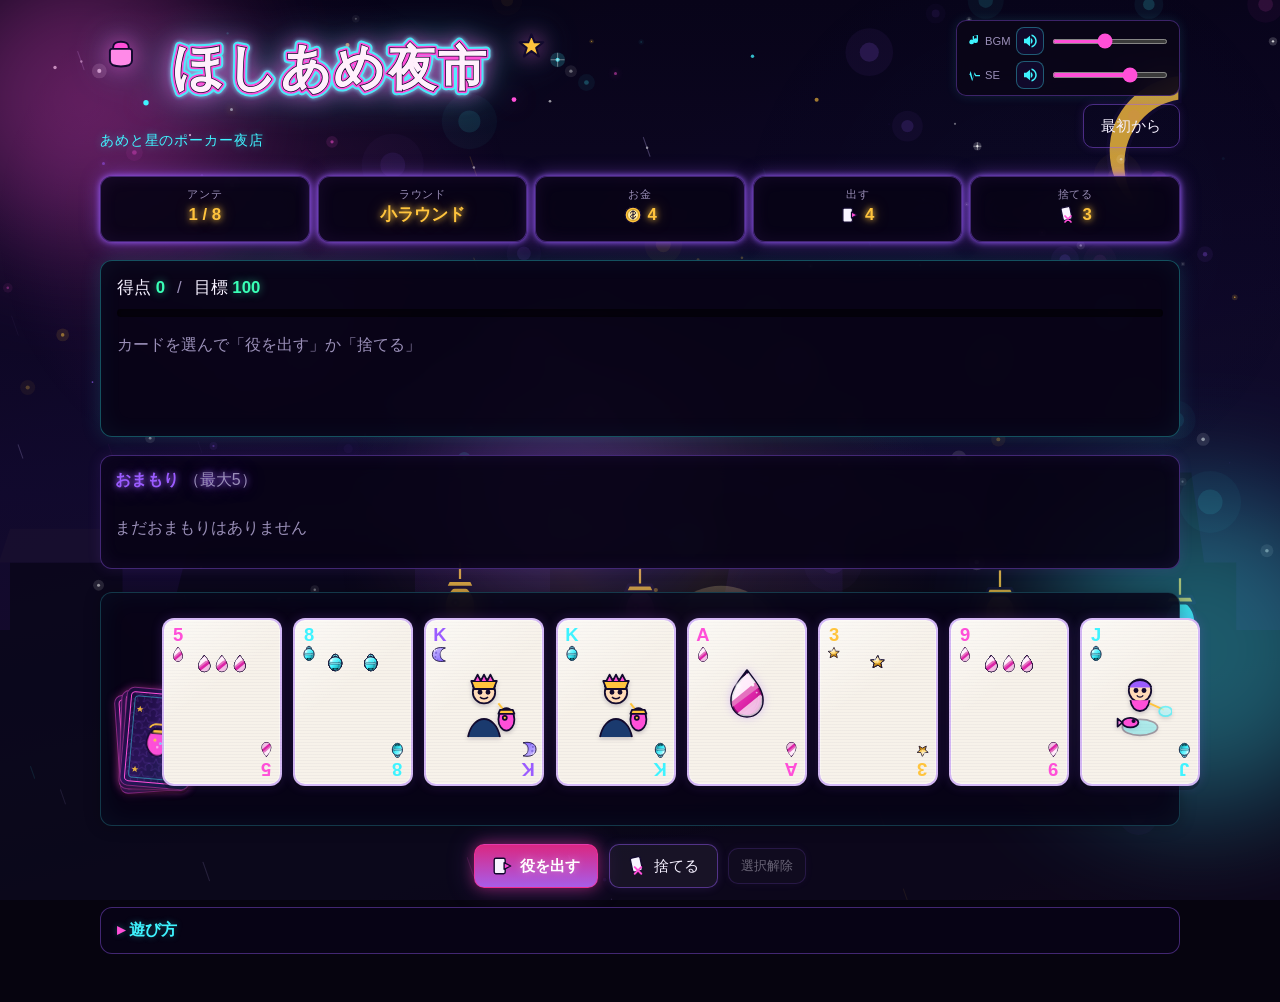
==== commit f4f3125a: "右クリック/タップで全選択解除・スート絵を刷新・背景演出(bg-fx.js)を大幅強化 (built with Cursor)" ====
--- a/index.html
+++ b/index.html
@@ -9,6 +9,7 @@
 <body>
   <div class="sky" aria-hidden="true">
     <img class="sky-art" src="assets/bg.svg" alt="" />
+    <canvas id="bg-canvas" class="bg-canvas" aria-hidden="true"></canvas>
     <div class="sky-neon sky-neon-a"></div>
     <div class="sky-neon sky-neon-b"></div>
     <div class="sky-neon sky-neon-c"></div>
@@ -109,6 +110,9 @@
         <img class="btn-icon" src="assets/ui/discard.svg" alt="" draggable="false" />
         捨てる
       </button>
+      <button type="button" class="btn tiny" id="btn-deselect" hidden disabled>
+        選択解除
+      </button>
     </section>
 
     <details class="howto">
@@ -156,6 +160,7 @@
   </div>
 
   <script src="audio.js"></script>
+  <script src="bg-fx.js"></script>
   <script src="game.js"></script>
 </body>
 </html>
--- a/style.css
+++ b/style.css
@@ -96,6 +96,16 @@
   object-position: center 88%;
   pointer-events: none;
   opacity: 0.82;
+  z-index: 0;
+}
+
+.bg-canvas {
+  position: absolute;
+  inset: 0;
+  width: 100%;
+  height: 100%;
+  pointer-events: none;
+  z-index: 1;
 }
 
 .sky-neon {
@@ -104,7 +114,13 @@
   filter: blur(60px);
   opacity: 0.35;
   pointer-events: none;
-  animation: sky-drift 14s ease-in-out infinite alternate;
+  z-index: 2;
+  animation: sky-drift 14s ease-in-out infinite alternate, neon-breathe 7s ease-in-out infinite;
+}
+
+@keyframes neon-breathe {
+  0%, 100% { opacity: 0.22; }
+  50% { opacity: 0.42; }
 }
 
 .sky-neon-a {
@@ -148,6 +164,7 @@
   inset: 0;
   pointer-events: none;
   overflow: hidden;
+  z-index: 3;
 }
 
 .sparkle {
@@ -183,6 +200,23 @@
   transform-origin: center top;
   animation: lantern-sway 3.6s ease-in-out infinite;
   box-shadow: 0 0 12px currentColor;
+}
+
+.lantern-float::after {
+  content: "";
+  position: absolute;
+  inset: -10px;
+  border-radius: 50%;
+  background: radial-gradient(circle, currentColor 0%, transparent 70%);
+  opacity: 0.45;
+  animation: lantern-flicker 0.9s ease-in-out infinite;
+  pointer-events: none;
+}
+
+@keyframes lantern-flicker {
+  0%, 100% { opacity: 0.3; transform: scale(0.92); }
+  40% { opacity: 0.55; transform: scale(1.05); }
+  70% { opacity: 0.38; transform: scale(0.98); }
 }
 
 .lantern-float::before {
@@ -689,6 +723,7 @@
 }
 
 .bar-fill {
+  position: relative;
   height: 100%;
   width: 0%;
   background: linear-gradient(90deg, var(--neon-cyan), var(--neon-pink), var(--neon-yellow));
@@ -696,11 +731,32 @@
   box-shadow: 0 0 10px rgba(45, 226, 230, 0.6);
   transition: width 0.35s ease;
   animation: bar-shimmer 2.8s linear infinite;
+  overflow: hidden;
+}
+
+.bar-fill::after {
+  content: "";
+  position: absolute;
+  top: -2px;
+  bottom: -2px;
+  width: 28%;
+  left: -30%;
+  background: linear-gradient(90deg, transparent, rgba(255, 255, 255, 0.55), transparent);
+  opacity: 0.7;
+  animation: bar-sparkle 2.4s ease-in-out infinite;
+  pointer-events: none;
 }
 
 @keyframes bar-shimmer {
   0% { background-position: 0% 50%; }
   100% { background-position: 200% 50%; }
+}
+
+@keyframes bar-sparkle {
+  0% { transform: translateX(0); opacity: 0; }
+  20% { opacity: 0.75; }
+  55% { opacity: 0.35; }
+  100% { transform: translateX(380%); opacity: 0; }
 }
 
 .breakdown {
@@ -949,6 +1005,55 @@
   overflow: hidden;
 }
 
+/* 手札シマー（擬似要素の opacity/transform のみ・安価） */
+.card::before {
+  content: "";
+  position: absolute;
+  inset: -20% -40%;
+  background: linear-gradient(
+    115deg,
+    transparent 35%,
+    rgba(255, 255, 255, 0.28) 48%,
+    rgba(63, 243, 255, 0.12) 52%,
+    transparent 65%
+  );
+  transform: translateX(-60%) rotate(8deg);
+  opacity: 0;
+  pointer-events: none;
+  z-index: 4;
+  animation: card-sheen 5.5s ease-in-out infinite;
+}
+
+.hand .card:nth-child(1)::before { animation-delay: 0s; }
+.hand .card:nth-child(2)::before { animation-delay: 0.35s; }
+.hand .card:nth-child(3)::before { animation-delay: 0.7s; }
+.hand .card:nth-child(4)::before { animation-delay: 1.05s; }
+.hand .card:nth-child(5)::before { animation-delay: 1.4s; }
+.hand .card:nth-child(6)::before { animation-delay: 1.75s; }
+.hand .card:nth-child(7)::before { animation-delay: 2.1s; }
+.hand .card:nth-child(8)::before { animation-delay: 2.45s; }
+
+@keyframes card-sheen {
+  0%, 70% { opacity: 0; transform: translateX(-60%) rotate(8deg); }
+  78% { opacity: 0.55; }
+  88% { opacity: 0.35; transform: translateX(60%) rotate(8deg); }
+  100% { opacity: 0; transform: translateX(70%) rotate(8deg); }
+}
+
+/* ホバー／選択グロー（box-shadow アニメではなく擬似要素の opacity） */
+.card::after {
+  content: "";
+  position: absolute;
+  inset: -2px;
+  border-radius: inherit;
+  pointer-events: none;
+  z-index: 0;
+  opacity: 0;
+  transition: opacity 0.2s ease;
+  background: radial-gradient(circle at 50% 30%, rgba(63, 243, 255, 0.22), transparent 65%);
+  box-shadow: inset 0 0 0 1px rgba(63, 243, 255, 0.25);
+}
+
 .card.selectable:hover,
 .card.selectable:focus-visible {
   transform: translateY(-8px) scale(1.04);
@@ -957,10 +1062,27 @@
   box-shadow: 0 8px 0 rgba(45, 226, 230, 0.25), var(--glow-cyan);
 }
 
+.card.selectable:hover::after,
+.card.selectable:focus-visible::after {
+  opacity: 1;
+}
+
 .card.selected {
   transform: translateY(-14px) scale(1.06);
   border-color: var(--neon-pink);
   box-shadow: 0 10px 0 rgba(255, 45, 149, 0.3), var(--glow-pink);
+}
+
+.card.selected::after {
+  opacity: 1;
+  background: radial-gradient(circle at 50% 30%, rgba(255, 79, 216, 0.28), transparent 65%);
+  box-shadow: inset 0 0 0 1px rgba(255, 79, 216, 0.35);
+  animation: card-select-glow 2.4s ease-in-out infinite;
+}
+
+@keyframes card-select-glow {
+  0%, 100% { opacity: 0.55; }
+  50% { opacity: 1; }
 }
 
 .card.selected:hover,
@@ -1023,11 +1145,13 @@
 }
 
 .card-suit-mini {
-  width: 0.72rem;
-  height: 0.72rem;
+  width: 0.82rem;
+  height: 0.82rem;
   display: block;
   margin-top: 1px;
   object-fit: contain;
+  filter: drop-shadow(0 0.5px 0.5px rgba(18, 10, 46, 0.28));
+  transform-origin: center center;
 }
 
 .card-center {
@@ -1040,23 +1164,64 @@
 
 .card-pips {
   position: absolute;
-  inset: 4% 8%;
+  /* カード全体に広げてピップの重なりを防ぐ */
+  inset: -20% 12% -22%;
 }
 
 .card-pips .pip {
   position: absolute;
-  width: 0.85rem;
-  height: 0.85rem;
+  width: 0.95rem;
+  height: 0.95rem;
   transform: translate(-50%, -50%);
   object-fit: contain;
-  filter: drop-shadow(0 1px 0 rgba(0, 0, 0, 0.12));
+  filter: drop-shadow(0 0.5px 0.5px rgba(18, 10, 46, 0.22));
+  transform-origin: center center;
 }
 
 .card-ace img {
-  width: 2.4rem;
-  height: 2.4rem;
+  width: 2.55rem;
+  height: 2.55rem;
   object-fit: contain;
-  filter: drop-shadow(0 0 6px rgba(155, 92, 255, 0.35));
+  filter: drop-shadow(0 0 5px rgba(155, 92, 255, 0.28));
+  transform-origin: center center;
+  animation: ace-suit-shimmer 3.2s ease-in-out infinite;
+}
+
+@keyframes ace-suit-shimmer {
+  0%, 100% {
+    filter: drop-shadow(0 0 4px rgba(155, 92, 255, 0.22));
+    transform: scale(1);
+  }
+  50% {
+    filter: drop-shadow(0 0 10px rgba(255, 196, 61, 0.4))
+            drop-shadow(0 0 6px rgba(155, 92, 255, 0.35));
+    transform: scale(1.04);
+  }
+}
+
+@keyframes suit-select-pop {
+  0% { transform: scale(1); }
+  40% { transform: scale(1.18); }
+  100% { transform: scale(1); }
+}
+
+@keyframes suit-pip-select-pop {
+  0% { transform: translate(-50%, -50%) scale(1); }
+  40% { transform: translate(-50%, -50%) scale(1.18); }
+  100% { transform: translate(-50%, -50%) scale(1); }
+}
+
+.card.selected .card-suit-mini {
+  animation: suit-select-pop 0.22s cubic-bezier(0.2, 1.4, 0.4, 1);
+}
+
+.card.selected .card-pips .pip {
+  animation: suit-pip-select-pop 0.22s cubic-bezier(0.2, 1.4, 0.4, 1);
+}
+
+.card.selected .card-ace img {
+  animation: suit-select-pop 0.22s cubic-bezier(0.2, 1.4, 0.4, 1),
+             ace-suit-shimmer 3.2s ease-in-out 0.22s infinite;
 }
 
 .card-face-art img {
@@ -1162,6 +1327,14 @@
   align-self: flex-start;
 }
 
+.actions .btn.tiny {
+  align-self: center;
+  margin-top: 0;
+  min-height: 2.25rem;
+  padding: 0.4rem 0.75rem;
+  font-size: 0.8rem;
+}
+
 .btn.neon-pulse:not(:disabled) {
   animation: neon-btn-pulse 2.2s ease-in-out infinite;
 }
@@ -1179,6 +1352,23 @@
   animation: neon-primary-pulse 2s ease-in-out infinite;
 }
 
+.btn.primary.has-selection:not(:disabled) {
+  position: relative;
+  animation: neon-primary-pulse 2s ease-in-out infinite, play-ready-pulse 1.4s ease-in-out infinite;
+}
+
+.btn.primary.has-selection:not(:disabled)::after {
+  content: "";
+  position: absolute;
+  inset: -4px;
+  border-radius: inherit;
+  pointer-events: none;
+  background: radial-gradient(circle, rgba(255, 79, 216, 0.35), transparent 70%);
+  opacity: 0.55;
+  animation: play-ready-aura 1.4s ease-in-out infinite;
+  z-index: -1;
+}
+
 @keyframes neon-primary-pulse {
   0%, 100% {
     box-shadow: 0 0 12px rgba(255, 45, 149, 0.4), 0 0 24px rgba(185, 103, 255, 0.2);
@@ -1186,6 +1376,16 @@
   50% {
     box-shadow: 0 0 20px rgba(255, 45, 149, 0.7), 0 0 40px rgba(185, 103, 255, 0.4);
   }
+}
+
+@keyframes play-ready-pulse {
+  0%, 100% { filter: brightness(1); }
+  50% { filter: brightness(1.12); }
+}
+
+@keyframes play-ready-aura {
+  0%, 100% { opacity: 0.35; transform: scale(0.98); }
+  50% { opacity: 0.7; transform: scale(1.04); }
 }
 
 /* ---- ショップ ---- */
@@ -1608,14 +1808,28 @@
     min-width: 2.85rem;
   }
 
+  .card-suit-mini {
+    width: 0.78rem;
+    height: 0.78rem;
+  }
+
+  .card-pips {
+    inset: -60% 14% -70%;
+  }
+
   .card-pips .pip {
-    width: 0.68rem;
-    height: 0.68rem;
+    width: 0.66rem;
+    height: 0.66rem;
   }
 
   .card-ace img {
-    width: 1.9rem;
-    height: 1.9rem;
+    width: 2.05rem;
+    height: 2.05rem;
+  }
+
+  .actions .btn.tiny {
+    flex: 1 1 100%;
+    order: 3;
   }
 
   .card-face-art img {
@@ -1711,18 +1925,18 @@
   }
 
   .card-suit-mini {
-    width: 0.85rem;
-    height: 0.85rem;
+    width: 0.95rem;
+    height: 0.95rem;
   }
 
   .card-pips .pip {
-    width: 1rem;
-    height: 1rem;
+    width: 1.12rem;
+    height: 1.12rem;
   }
 
   .card-ace img {
-    width: 2.9rem;
-    height: 2.9rem;
+    width: 3.05rem;
+    height: 3.05rem;
   }
 
   .card-face-art img {
@@ -1767,18 +1981,18 @@
   }
 
   .card-suit-mini {
-    width: 1.05rem;
-    height: 1.05rem;
+    width: 1.15rem;
+    height: 1.15rem;
   }
 
   .card-pips .pip {
-    width: 1.25rem;
-    height: 1.25rem;
+    width: 1.4rem;
+    height: 1.4rem;
   }
 
   .card-ace img {
-    width: 3.6rem;
-    height: 3.6rem;
+    width: 3.85rem;
+    height: 3.85rem;
   }
 
   .card-face-art img {
@@ -1797,11 +2011,17 @@
   .sky-neon,
   .brand-logo,
   .bar-fill,
+  .bar-fill::after,
   .btn.neon-pulse,
   .btn.primary.neon-pulse,
+  .btn.primary.has-selection,
+  .btn.primary.has-selection::after,
   .sparkle,
   .lantern-float,
-  .shooting-star {
+  .lantern-float::after,
+  .shooting-star,
+  .card::before,
+  .card.selected::after {
     animation: none !important;
   }
 
@@ -1843,4 +2063,11 @@
     border-color: var(--neon-pink);
     box-shadow: var(--glow-pink);
   }
-}
+
+  .card-ace img,
+  .card.selected .card-suit-mini,
+  .card.selected .card-pips .pip,
+  .card.selected .card-ace img {
+    animation: none !important;
+  }
+}
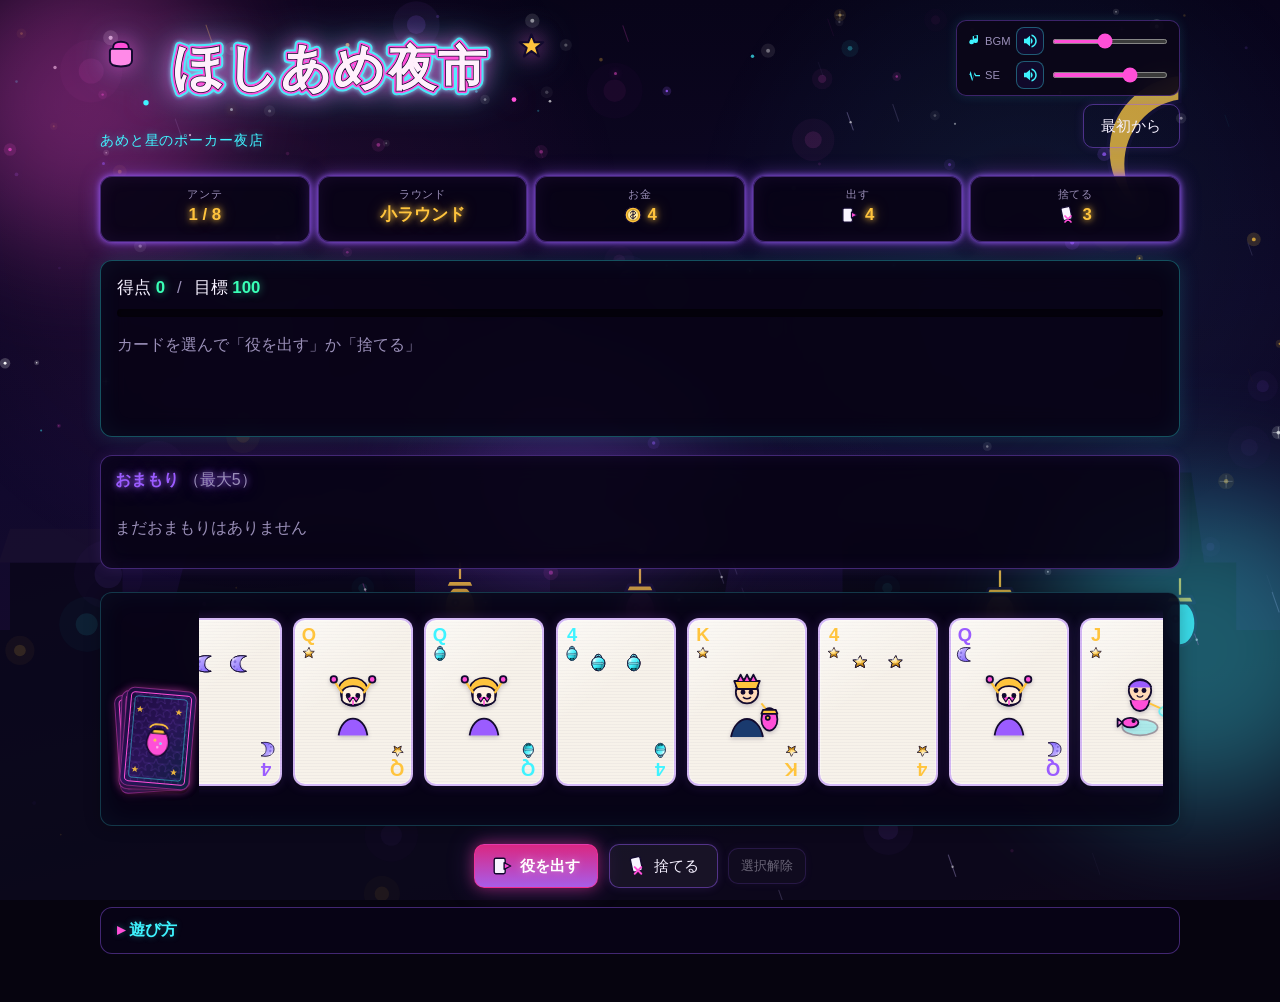
==== commit c5d52d51: "演出中のリスタートとショップ操作、狭い画面の操作を直す 役を出した直後の「最初から」が新しい対局へ得点を持ち越していた。ショップの目標表示とリロールボタンの当たり、スマホでボタンが手札に重なる問題も合" ====
--- a/index.html
+++ b/index.html
@@ -4,6 +4,7 @@
   <meta charset="UTF-8" />
   <meta name="viewport" content="width=device-width, initial-scale=1" />
   <title>ほしあめ夜市</title>
+  <link rel="icon" href="assets/logo.svg" type="image/svg+xml" />
   <link rel="stylesheet" href="style.css" />
 </head>
 <body>
--- a/style.css
+++ b/style.css
@@ -1054,7 +1054,6 @@
   box-shadow: inset 0 0 0 1px rgba(63, 243, 255, 0.25);
 }
 
-.card.selectable:hover,
 .card.selectable:focus-visible {
   transform: translateY(-8px) scale(1.04);
   outline: none;
@@ -1062,9 +1061,26 @@
   box-shadow: 0 8px 0 rgba(45, 226, 230, 0.25), var(--glow-cyan);
 }
 
-.card.selectable:hover::after,
 .card.selectable:focus-visible::after {
   opacity: 1;
+}
+
+/* タッチ端末では :hover が残り、隣のカードのタップを奪う */
+@media (hover: hover) and (pointer: fine) {
+  .card.selectable:hover {
+    transform: translateY(-8px) scale(1.04);
+    outline: none;
+    border-color: var(--neon-cyan);
+    box-shadow: 0 8px 0 rgba(45, 226, 230, 0.25), var(--glow-cyan);
+  }
+
+  .card.selectable:hover::after {
+    opacity: 1;
+  }
+
+  .card.selected:hover {
+    transform: translateY(-16px) scale(1.07);
+  }
 }
 
 .card.selected {
@@ -1085,7 +1101,6 @@
   50% { opacity: 1; }
 }
 
-.card.selected:hover,
 .card.selected:focus-visible {
   transform: translateY(-16px) scale(1.07);
 }
@@ -1266,6 +1281,10 @@
   flex-wrap: wrap;
   gap: 0.65rem;
   justify-content: center;
+}
+
+.actions[hidden] {
+  display: none !important;
 }
 
 .btn {
@@ -1728,6 +1747,58 @@
 /* ---- レスポンシブ ---- */
 
 @media (max-width: 720px) {
+  .actions {
+    position: fixed;
+    z-index: 36;
+    left: 0;
+    right: 0;
+    bottom: 0;
+    margin: 0;
+    padding: 0.45rem 0.7rem calc(0.5rem + env(safe-area-inset-bottom));
+    background: rgba(6, 4, 15, 0.94);
+    border-top: 1px solid rgba(155, 92, 255, 0.45);
+    box-shadow: 0 -8px 24px rgba(0, 0, 0, 0.35);
+    backdrop-filter: blur(12px);
+    -webkit-backdrop-filter: blur(12px);
+  }
+
+  .layout {
+    gap: 0.55rem;
+    padding: 0.5rem 0.75rem calc(7.25rem + env(safe-area-inset-bottom));
+  }
+
+  body.phase-shop .layout,
+  body.phase-end .layout {
+    padding-bottom: 1.25rem;
+  }
+
+  .scoreboard {
+    padding: 0.6rem 0.75rem;
+  }
+
+  .breakdown {
+    margin-top: 0.4rem;
+    min-height: 0;
+  }
+
+  .preview,
+  .status-msg {
+    min-height: 0;
+  }
+
+  .omamori-panel {
+    padding: 0.5rem 0.7rem;
+  }
+
+  .omamori-panel h2 {
+    margin-bottom: 0.3rem;
+  }
+
+  .table-area,
+  .hand {
+    min-height: 0;
+  }
+
   .audio-toggle {
     display: inline-flex;
   }
@@ -1756,10 +1827,6 @@
     gap: 0.5rem;
   }
 
-  .layout {
-    padding: 0.5rem 0.75rem 2rem;
-  }
-
   .tagline {
     font-size: 0.8rem;
   }
@@ -1828,8 +1895,13 @@
   }
 
   .actions .btn.tiny {
-    flex: 1 1 100%;
-    order: 3;
+    flex: 1 1 auto;
+    order: 0;
+  }
+
+  .card.selected,
+  .card.selected:focus-visible {
+    transform: translateY(-6px) scale(1.03);
   }
 
   .card-face-art img {
@@ -1867,6 +1939,13 @@
 
   .shop-grid {
     grid-template-columns: 1fr;
+  }
+
+  .shop-item .btn,
+  .shop-actions .btn {
+    min-height: 44px;
+    max-width: 100%;
+    white-space: normal;
   }
 }
 
@@ -1904,6 +1983,79 @@
   }
 }
 
+/* 短い画面では手札を1列にして、固定ボタンに隠れないようにする */
+@media (max-width: 720px) and (max-height: 740px) {
+  .top {
+    padding: 0.35rem 0.6rem 0.05rem;
+    align-items: center;
+  }
+
+  .top-actions {
+    flex-direction: row;
+    align-items: center;
+    gap: 0.35rem;
+  }
+
+  .brand-logo {
+    width: min(148px, 46vw);
+  }
+
+  .tagline {
+    display: none;
+  }
+
+  .btn.ghost {
+    padding: 0.4rem 0.55rem;
+    font-size: 0.82rem;
+  }
+
+  .omamori-panel.is-empty {
+    display: none;
+  }
+
+  .layout {
+    gap: 0.4rem;
+    padding-top: 0.3rem;
+  }
+
+  .hud {
+    gap: 0.3rem;
+  }
+
+  .stat {
+    padding: 0.28rem 0.35rem;
+  }
+
+  .scoreboard {
+    padding: 0.4rem 0.6rem;
+  }
+
+  .omamori-panel {
+    padding: 0.35rem 0.55rem;
+  }
+
+  .table-area {
+    padding: 0.3rem 0.3rem 0.4rem;
+  }
+
+  .hand {
+    display: flex;
+    flex-wrap: nowrap;
+    overflow-x: auto;
+    justify-content: flex-start;
+    gap: 0.35rem;
+    padding-bottom: 0.2rem;
+  }
+
+  .card {
+    flex: 0 0 auto;
+    width: 3.4rem;
+    max-width: none;
+    min-width: 0;
+    height: 4.75rem;
+  }
+}
+
 /* デスクトップ: 手札を大きく（基本.card定義より後で上書き） */
 @media (min-width: 720px) {
   .hand {
@@ -1965,9 +2117,24 @@
     justify-content: center;
     gap: 0.7rem;
     min-height: 12rem;
-    overflow-x: visible;
-  }
-
+    overflow-x: auto;
+    padding-bottom: 0.35rem;
+  }
+
+  .card {
+    width: 5.95rem;
+    height: 8.3rem;
+    flex: 0 0 auto;
+  }
+
+  .deck-pile {
+    width: 4.4rem;
+    height: 6.2rem;
+    margin-bottom: 0.6rem;
+  }
+}
+
+@media (min-width: 1280px) {
   .card {
     width: 7.5rem;
     height: 10.5rem;
@@ -1998,12 +2165,6 @@
   .card-face-art img {
     width: 4rem;
     height: 5.1rem;
-  }
-
-  .deck-pile {
-    width: 4.4rem;
-    height: 6.2rem;
-    margin-bottom: 0.6rem;
   }
 }
 
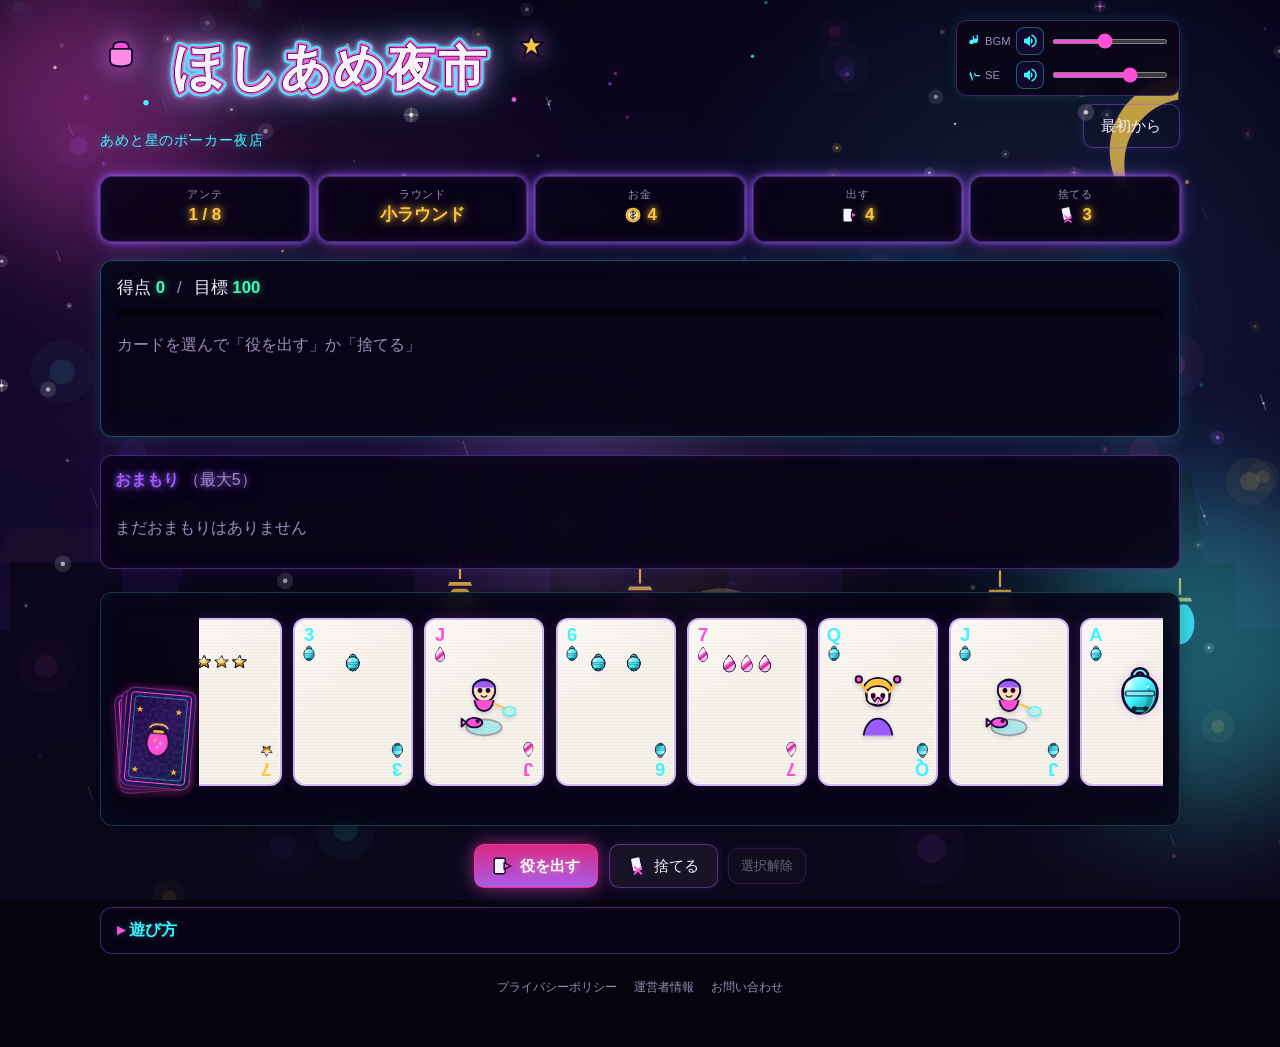
==== commit 558bf707: "AdSense の自動広告と法務ページを追加する パブリッシャー ID は ads-config.js だけに置き、空のときと GitHub Pages では広告スクリプトを読み込まない。手動の広告枠" ====
--- a/index.html
+++ b/index.html
@@ -6,6 +6,8 @@
   <title>ほしあめ夜市</title>
   <link rel="icon" href="assets/logo.svg" type="image/svg+xml" />
   <link rel="stylesheet" href="style.css" />
+  <script src="ads-config.js"></script>
+  <script src="ads.js"></script>
 </head>
 <body>
   <div class="sky" aria-hidden="true">
@@ -144,6 +146,14 @@
         </ul>
       </div>
     </details>
+
+    <footer class="site-footer">
+      <nav aria-label="サイト情報">
+        <a href="privacy.html">プライバシーポリシー</a>
+        <a href="operator.html">運営者情報</a>
+        <a href="contact.html">お問い合わせ</a>
+      </nav>
+    </footer>
   </main>
 
   <div id="round-banner" class="round-banner" hidden aria-hidden="true">
--- a/style.css
+++ b/style.css
@@ -2232,3 +2232,125 @@
     animation: none !important;
   }
 }
+
+/* ---- フッター（広告・法務リンク。操作バーには重ねない） ---- */
+
+.site-footer {
+  order: 8;
+  position: relative;
+  z-index: 1;
+  margin: 0.15rem 0 0;
+  padding: 0.1rem 0.25rem 0;
+  text-align: center;
+  font-size: 0.72rem;
+  line-height: 1.45;
+  color: var(--muted);
+  text-shadow: 0 1px 2px rgba(0, 0, 0, 0.9);
+}
+
+.site-footer nav {
+  display: flex;
+  flex-wrap: wrap;
+  justify-content: center;
+  gap: 0.1rem 0.85rem;
+}
+
+.site-footer a {
+  color: inherit;
+  text-decoration: none;
+  padding: 0.2rem 0.1rem;
+}
+
+.site-footer a:hover,
+.site-footer a:focus-visible {
+  color: var(--neon-cyan);
+  text-decoration: underline;
+  outline: 2px solid var(--neon-cyan);
+  outline-offset: 2px;
+}
+
+@media (max-width: 720px) {
+  /* 固定の操作ボタン（.actions）の上に、押せる余白を残す */
+  .layout > .site-footer {
+    margin-bottom: 1rem;
+  }
+}
+
+/* ---- 法務ページ ---- */
+
+.doc {
+  position: relative;
+  z-index: 1;
+  max-width: 40rem;
+  margin: 0 auto;
+  padding: 1.35rem 1.05rem 2rem;
+  overflow-wrap: anywhere;
+}
+
+.doc-back {
+  margin: 0;
+  font-size: 0.85rem;
+}
+
+.doc h1 {
+  font-family: var(--font-display);
+  font-size: 1.4rem;
+  margin: 0.45rem 0 0.35rem;
+  color: var(--neon-pink);
+  text-shadow: var(--glow-pink);
+}
+
+.doc h2 {
+  font-size: 1.02rem;
+  margin: 1.35rem 0 0.4rem;
+  color: var(--neon-cyan);
+}
+
+.doc p,
+.doc li,
+.doc dd {
+  font-size: 0.95rem;
+  color: var(--ink);
+}
+
+.doc-meta {
+  margin-top: 0;
+  color: var(--muted);
+  font-size: 0.85rem;
+}
+
+.doc a {
+  color: var(--neon-cyan);
+}
+
+.doc a:focus-visible {
+  outline: 2px solid var(--neon-cyan);
+  outline-offset: 2px;
+}
+
+.doc ul {
+  margin: 0.35rem 0 0;
+  padding-left: 1.2rem;
+}
+
+.doc dt {
+  margin-top: 0.9rem;
+  color: var(--muted);
+  font-size: 0.8rem;
+}
+
+.doc dd {
+  margin: 0.15rem 0 0;
+}
+
+.doc code {
+  font-size: 0.85em;
+  background: rgba(0, 0, 0, 0.35);
+  padding: 0.1em 0.35em;
+  border-radius: 4px;
+  color: var(--neon-mint);
+}
+
+body.doc-page .site-footer {
+  padding: 0.35rem 0.75rem calc(1rem + env(safe-area-inset-bottom));
+}
